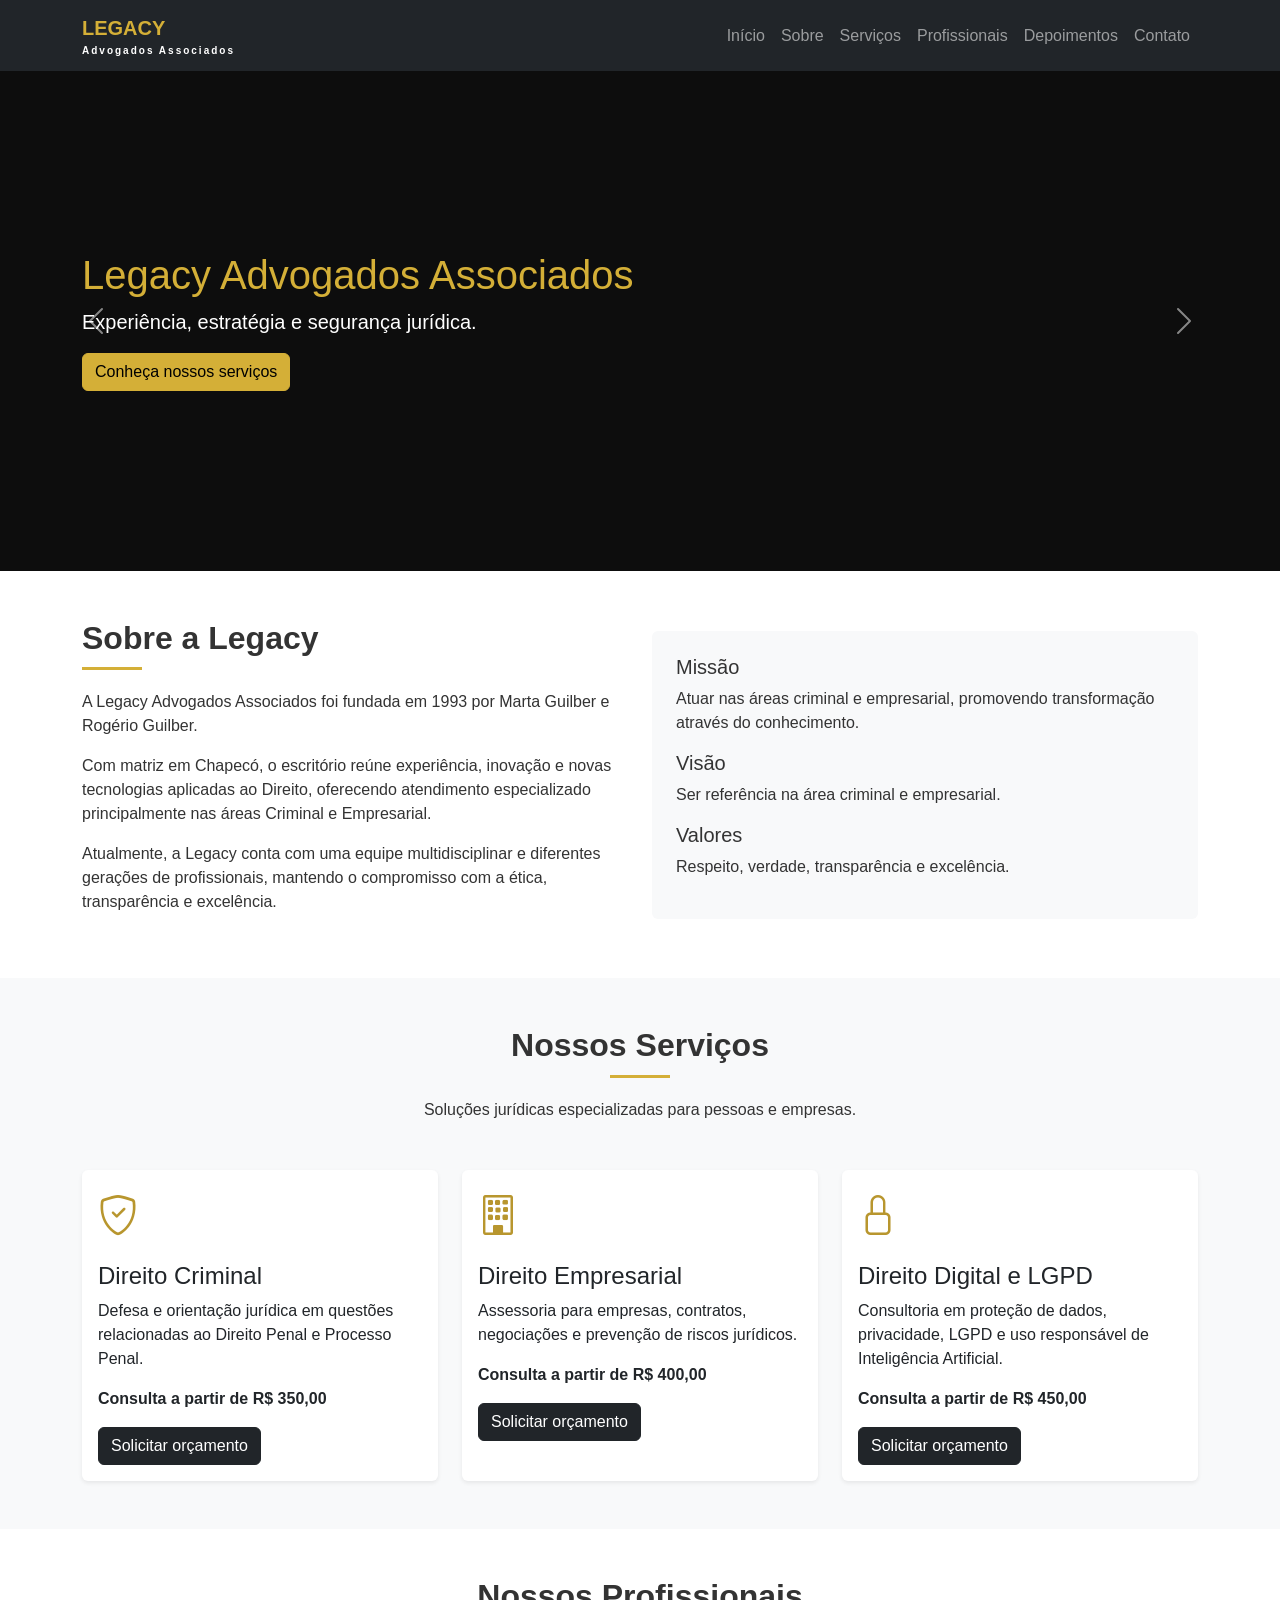
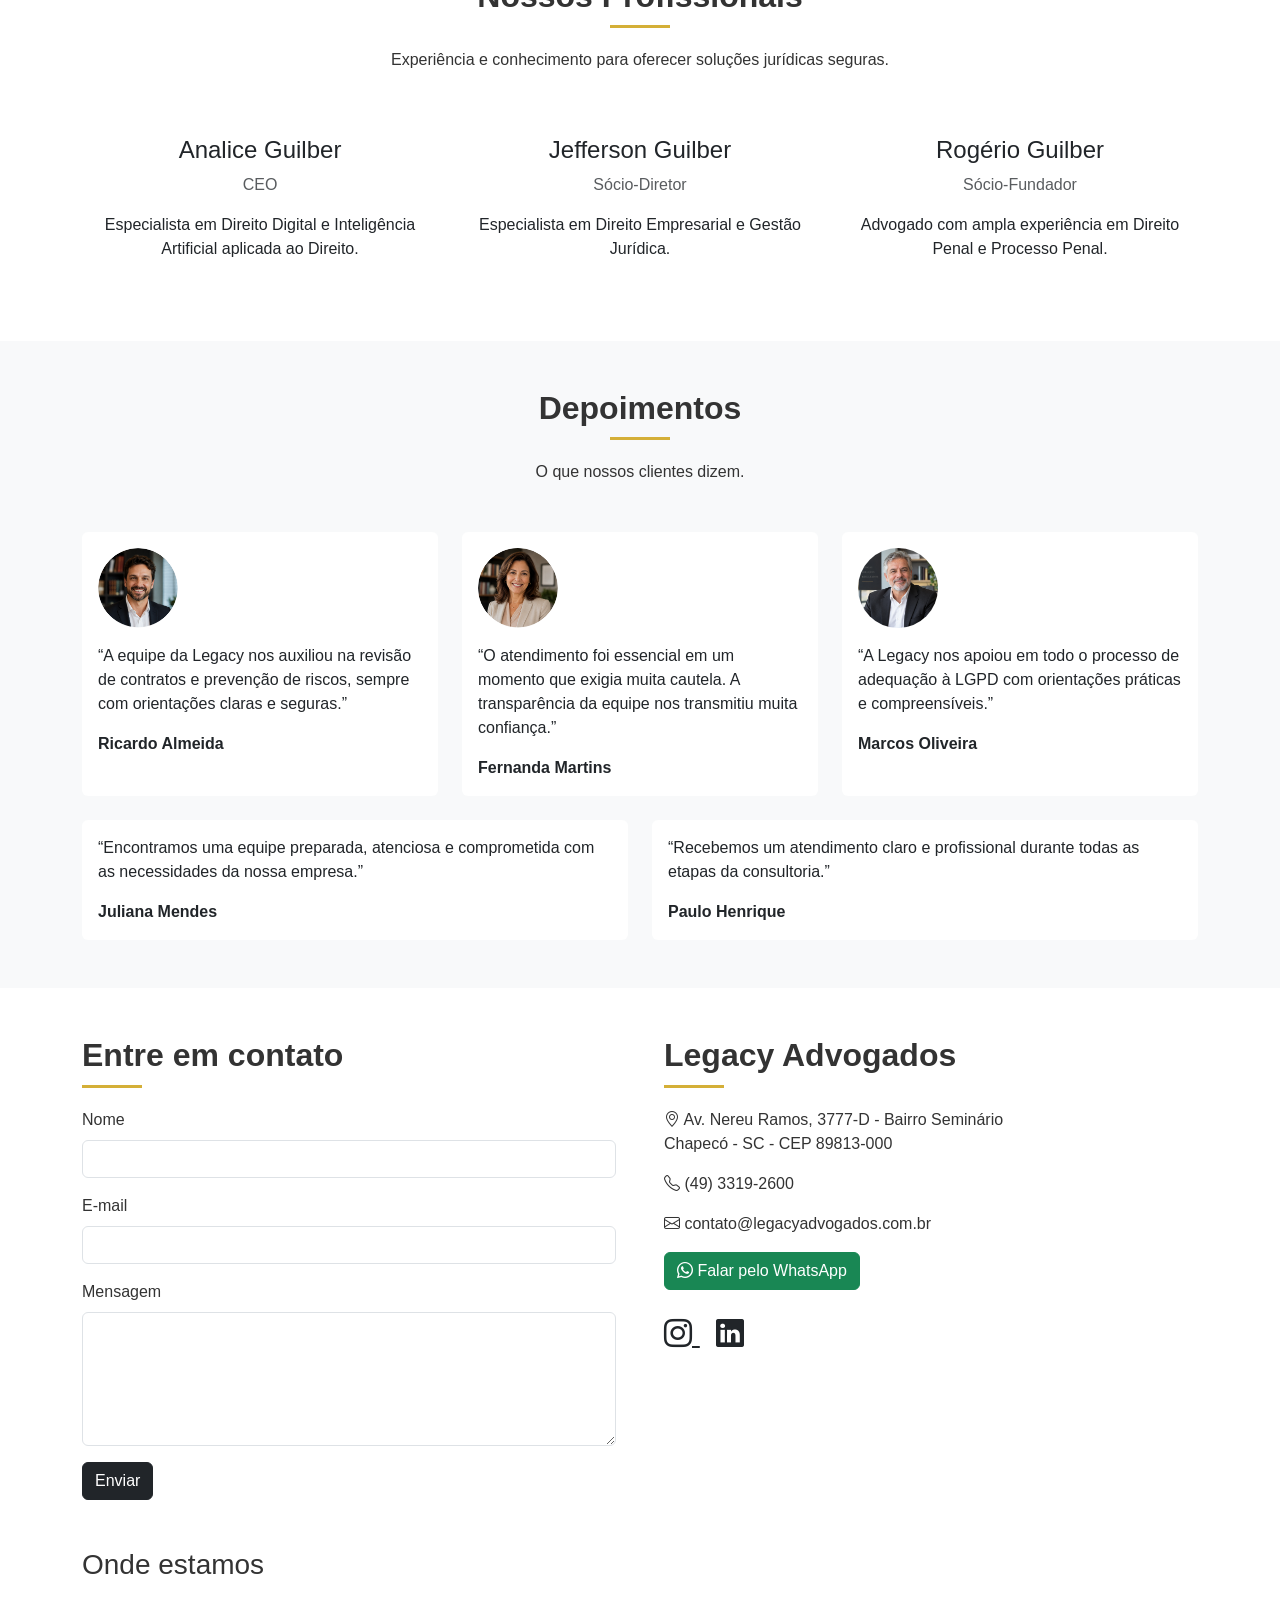
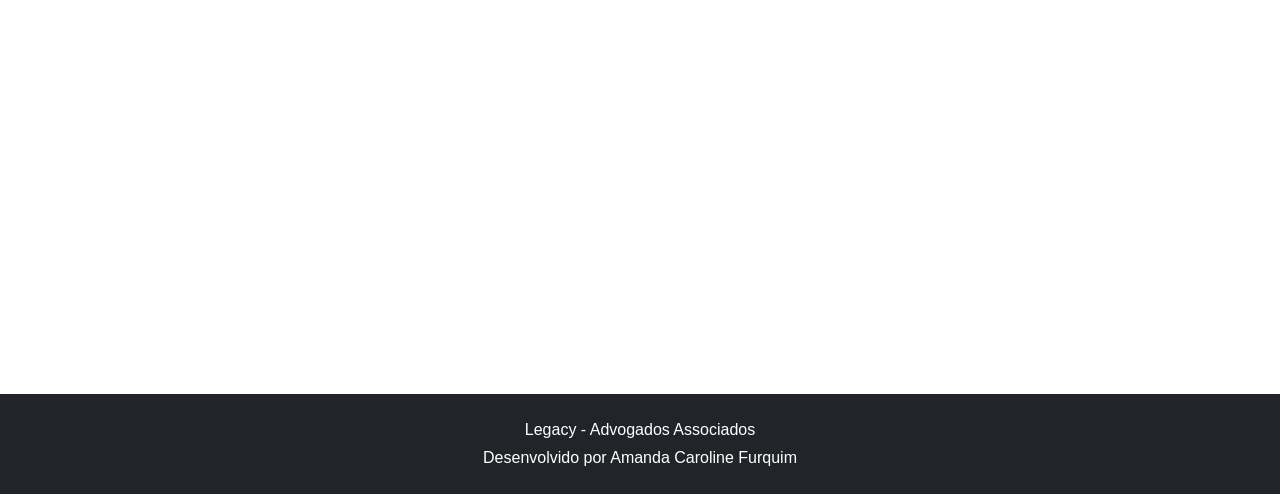
==== index.html @ 606fb066 "Add files via upload" ====
<!--vamos colocar menu, carrossel, catálogo com no mínimo 3 serviços, seção da empresa/profissional,
depoimentos, contato e rodapé. Cada serviço terá foto, preço e botão Solicitar orçamento.

Carousel + Card + Iframe + Icons + Modal. -->

<!DOCTYPE html>
<html lang="pt-br">

<head>
    <meta charset="UTF-8">
    <meta name="viewport" content="width=device-width, initial-scale=1.0">

    <title>Legacy - Advogados Associados</title>

    <!-- Bootstrap -->
    <link href="https://cdn.jsdelivr.net/npm/bootstrap@5.3.8/dist/css/bootstrap.min.css" rel="stylesheet">

    <!-- Bootstrap Icons -->
    <link rel="stylesheet"
        href="https://cdn.jsdelivr.net/npm/bootstrap-icons@1.13.1/font/bootstrap-icons.min.css">

    <!-- Nosso CSS -->
    <link rel="stylesheet" href="css/style.css">
</head>

<body>

    <!-- MENU -->
    <nav class="navbar navbar-expand-lg navbar-dark bg-dark sticky-top">
        <div class="container">

            <a class="navbar-brand fw-bold" href="#inicio">
                LEGACY
                <small class="d-block">Advogados Associados</small>
            </a>

            <button class="navbar-toggler" type="button"
                data-bs-toggle="collapse"
                data-bs-target="#menu">
                <span class="navbar-toggler-icon"></span>
            </button>

            <div class="collapse navbar-collapse" id="menu">

                <ul class="navbar-nav ms-auto">
                    <li class="nav-item">
                        <a class="nav-link" href="#inicio">Início</a>
                    </li>

                    <li class="nav-item">
                        <a class="nav-link" href="#sobre">Sobre</a>
                    </li>

                    <li class="nav-item">
                        <a class="nav-link" href="#servicos">Serviços</a>
                    </li>

                    <li class="nav-item">
                        <a class="nav-link" href="#profissionais">Profissionais</a>
                    </li>

                    <li class="nav-item">
                        <a class="nav-link" href="#depoimentos">Depoimentos</a>
                    </li>

                    <li class="nav-item">
                        <a class="nav-link" href="#contato">Contato</a>
                    </li>
                </ul>

            </div>
        </div>
    </nav>


    <!-- CARROSSEL -->
    <header id="inicio">

        <div id="carouselLegacy"
            class="carousel slide"
            data-bs-ride="carousel">

            <div class="carousel-inner">

                <div class="carousel-item active">
                    <div class="banner d-flex align-items-center">
                        <div class="container text-white">
                            <h1>Legacy Advogados Associados</h1>

                            <p class="lead">
                                Experiência, estratégia e segurança jurídica.
                            </p>

                            <a href="#servicos"
                                class="btn btn-warning">
                                Conheça nossos serviços
                            </a>
                        </div>
                    </div>
                </div>

                <div class="carousel-item">
                    <div class="banner d-flex align-items-center">
                        <div class="container text-white">
                            <h2>Atuação jurídica especializada</h2>

                            <p class="lead">
                                Direito Criminal, Empresarial e Digital.
                            </p>

                            <a href="#contato"
                                class="btn btn-warning">
                                Entre em contato
                            </a>
                        </div>
                    </div>
                </div>

            </div>

            <button class="carousel-control-prev"
                type="button"
                data-bs-target="#carouselLegacy"
                data-bs-slide="prev">

                <span class="carousel-control-prev-icon"></span>
            </button>

            <button class="carousel-control-next"
                type="button"
                data-bs-target="#carouselLegacy"
                data-bs-slide="next">

                <span class="carousel-control-next-icon"></span>
            </button>

        </div>

    </header>


    <!-- SOBRE -->
    <section id="sobre" class="py-5">

        <div class="container">

            <div class="row align-items-center">

                <div class="col-lg-6">

                    <h2 class="titulo-secao">
                        Sobre a Legacy
                    </h2>

                    <p>
                        A Legacy Advogados Associados foi fundada em 1993
                        por Marta Guilber e Rogério Guilber.
                    </p>

                    <p>
                        Com matriz em Chapecó, o escritório reúne experiência,
                        inovação e novas tecnologias aplicadas ao Direito,
                        oferecendo atendimento especializado principalmente
                        nas áreas Criminal e Empresarial.
                    </p>

                    <p>
                        Atualmente, a Legacy conta com uma equipe
                        multidisciplinar e diferentes gerações de profissionais,
                        mantendo o compromisso com a ética, transparência
                        e excelência.
                    </p>

                </div>

                <div class="col-lg-6">

                    <div class="p-4 bg-light rounded">

                        <h5>Missão</h5>
                        <p>
                            Atuar nas áreas criminal e empresarial,
                            promovendo transformação através do conhecimento.
                        </p>

                        <h5>Visão</h5>
                        <p>
                            Ser referência na área criminal e empresarial.
                        </p>

                        <h5>Valores</h5>
                        <p>
                            Respeito, verdade, transparência e excelência.
                        </p>

                    </div>

                </div>

            </div>

        </div>

    </section>


    <!-- SERVIÇOS -->
    <section id="servicos" class="py-5 bg-light">

        <div class="container">

            <div class="text-center mb-5">
                <h2 class="titulo-secao">Nossos Serviços</h2>

                <p>
                    Soluções jurídicas especializadas para pessoas e empresas.
                </p>
            </div>

            <div class="row g-4">


                <!-- SERVIÇO 1 -->
                <div class="col-md-4">

                    <div class="card h-100 shadow-sm">

                        <div class="card-body">

                            <i class="bi bi-shield-check icone-servico"></i>

                            <h4 class="card-title mt-3">
                                Direito Criminal
                            </h4>

                            <p>
                                Defesa e orientação jurídica em questões
                                relacionadas ao Direito Penal e Processo Penal.
                            </p>

                            <p class="fw-bold">
                                Consulta a partir de R$ 350,00
                            </p>

                            <a href="criminal.html"
                                class="btn btn-dark">
                                Solicitar orçamento
                            </a>

                        </div>

                    </div>
                </div>


                <!-- SERVIÇO 2 -->
                <div class="col-md-4">

                    <div class="card h-100 shadow-sm">

                        <div class="card-body">

                            <i class="bi bi-building icone-servico"></i>

                            <h4 class="card-title mt-3">
                                Direito Empresarial
                            </h4>

                            <p>
                                Assessoria para empresas, contratos,
                                negociações e prevenção de riscos jurídicos.
                            </p>

                            <p class="fw-bold">
                                Consulta a partir de R$ 400,00
                            </p>

                            <a href="empresarial.html"
                                class="btn btn-dark">
                                Solicitar orçamento
                            </a>

                        </div>

                    </div>
                </div>


                <!-- SERVIÇO 3 -->
                <div class="col-md-4">

                    <div class="card h-100 shadow-sm">

                        <div class="card-body">

                            <i class="bi bi-lock icone-servico"></i>

                            <h4 class="card-title mt-3">
                                Direito Digital e LGPD
                            </h4>

                            <p>
                                Consultoria em proteção de dados,
                                privacidade, LGPD e uso responsável
                                de Inteligência Artificial.
                            </p>

                            <p class="fw-bold">
                                Consulta a partir de R$ 450,00
                            </p>

                            <a href="digital.html"
                                class="btn btn-dark">
                                Solicitar orçamento
                            </a>

                        </div>

                    </div>
                </div>

            </div>

        </div>

    </section>


    <!-- PROFISSIONAIS -->
    <section id="profissionais" class="py-5">

        <div class="container">

            <div class="text-center mb-5">
                <h2 class="titulo-secao">
                    Nossos Profissionais
                </h2>

                <p>
                    Experiência e conhecimento para oferecer
                    soluções jurídicas seguras.
                </p>
            </div>


            <div class="row g-4">

                <div class="col-md-4">

                    <div class="card h-100 text-center">

                        <div class="card-body">

                            <h4>Analice Guilber</h4>

                            <p class="text-muted">
                                CEO
                            </p>

                            <p>
                                Especialista em Direito Digital e
                                Inteligência Artificial aplicada ao Direito.
                            </p>

                        </div>

                    </div>

                </div>


                <div class="col-md-4">

                    <div class="card h-100 text-center">

                        <div class="card-body">

                            <h4>Jefferson Guilber</h4>

                            <p class="text-muted">
                                Sócio-Diretor
                            </p>

                            <p>
                                Especialista em Direito Empresarial
                                e Gestão Jurídica.
                            </p>

                        </div>

                    </div>

                </div>


                <div class="col-md-4">

                    <div class="card h-100 text-center">

                        <div class="card-body">

                            <h4>Rogério Guilber</h4>

                            <p class="text-muted">
                                Sócio-Fundador
                            </p>

                            <p>
                                Advogado com ampla experiência em
                                Direito Penal e Processo Penal.
                            </p>

                        </div>

                    </div>

                </div>

            </div>

        </div>

    </section>


    <!-- DEPOIMENTOS -->
    <section id="depoimentos" class="py-5 bg-light">

        <div class="container">

            <div class="text-center mb-5">
                <h2 class="titulo-secao">
                    Depoimentos
                </h2>

                <p>O que nossos clientes dizem.</p>
            </div>


            <div class="row g-4">

                <div class="col-md-4">
                    <div class="card h-100">
                        <div class="card-body">
                            <img src="img/cliente1.png"
                                class="rounded-circle mb-3"
                                width="80"
                                height="80"
                                alt="Cliente Ricardo Almeida">

                            <p>
                                “A equipe da Legacy nos auxiliou na
                                revisão de contratos e prevenção de riscos,
                                sempre com orientações claras e seguras.”
                            </p>

                            <strong>Ricardo Almeida</strong>

                        </div>
                    </div>
                </div>


                <div class="col-md-4">
                    <div class="card h-100">
                        <div class="card-body">
                            <img src="img/cliente2.png"
                                class="rounded-circle mb-3"
                                width="80"
                                height="80"
                                alt="Cliente Fernanda Martins">

                            <p>
                                “O atendimento foi essencial em um
                                momento que exigia muita cautela.
                                A transparência da equipe nos transmitiu
                                muita confiança.”
                            </p>

                            <strong>Fernanda Martins</strong>

                        </div>
                    </div>
                </div>


                <div class="col-md-4">
                    <div class="card h-100">
                        <div class="card-body">
                            <img src="img/cliente3.png"
                                class="rounded-circle mb-3"
                                width="80"
                                height="80"
                                alt="Cliente Marcos Oliveira">

                            <p>
                                “A Legacy nos apoiou em todo o processo
                                de adequação à LGPD com orientações
                                práticas e compreensíveis.”
                            </p>

                            <strong>Marcos Oliveira</strong>

                        </div>
                    </div>
                </div>


                <div class="col-md-6">
                    <div class="card h-100">
                        <div class="card-body">

                            <p>
                                “Encontramos uma equipe preparada,
                                atenciosa e comprometida com as
                                necessidades da nossa empresa.”
                            </p>

                            <strong>Juliana Mendes</strong>

                        </div>
                    </div>
                </div>


                <div class="col-md-6">
                    <div class="card h-100">
                        <div class="card-body">

                            <p>
                                “Recebemos um atendimento claro e
                                profissional durante todas as etapas
                                da consultoria.”
                            </p>

                            <strong>Paulo Henrique</strong>

                        </div>
                    </div>
                </div>

            </div>

        </div>

    </section>


    <!-- CONTATO -->
    <section id="contato" class="py-5">

        <div class="container">

            <div class="row g-5">


                <!-- FORMULÁRIO -->
                <div class="col-lg-6">

                    <h2 class="titulo-secao">
                        Entre em contato
                    </h2>

                    <form>

                        <div class="mb-3">
                            <label class="form-label">Nome</label>
                            <input type="text"
                                class="form-control"
                                required>
                        </div>

                        <div class="mb-3">
                            <label class="form-label">E-mail</label>
                            <input type="email"
                                class="form-control"
                                required>
                        </div>

                        <div class="mb-3">
                            <label class="form-label">Mensagem</label>

                            <textarea
                                class="form-control"
                                rows="5"
                                required></textarea>
                        </div>

                        <button type="submit"
                            class="btn btn-dark">
                            Enviar
                        </button>

                    </form>

                </div>


                <!-- INFORMAÇÕES -->
                <div class="col-lg-6">

                    <h2 class="titulo-secao">
                        Legacy Advogados
                    </h2>

                    <p>
                        <i class="bi bi-geo-alt"></i>
                        Av. Nereu Ramos, 3777-D - Bairro Seminário<br>
                        Chapecó - SC - CEP 89813-000
                    </p>

                    <p>
                        <i class="bi bi-telephone"></i>
                        (49) 3319-2600
                    </p>

                    <p>
                        <i class="bi bi-envelope"></i>
                        contato@legacyadvogados.com.br
                    </p>

                    <a
                        href="https://wa.me/554933192600"
                        target="_blank"
                        class="btn btn-success">

                        <i class="bi bi-whatsapp"></i>
                        Falar pelo WhatsApp
                    </a>

                    <div class="mt-4">

                        <a href="#" class="me-3 fs-3 text-dark">
                            <i class="bi bi-instagram"></i>
                        </a>

                        <a href="#" class="fs-3 text-dark">
                            <i class="bi bi-linkedin"></i>
                        </a>

                    </div>

                </div>

            </div>


            <!-- MAPA -->
            <div class="mt-5">

                <h3>Onde estamos</h3>

                <iframe
                    src="https://www.google.com/maps?q=Av.%20Nereu%20Ramos%203777-D%20Chapeco%20SC&output=embed"
                    width="100%"
                    height="350"
                    style="border:0;"
                    loading="lazy">
                </iframe>

            </div>

        </div>

    </section>


    <!-- RODAPÉ -->
    <footer class="bg-dark text-white text-center py-4">

        <div class="container">

            <p class="mb-1">
                Legacy - Advogados Associados
            </p>

            <p class="mb-0">
                Desenvolvido por Amanda Caroline Furquim
            </p>

        </div>

    </footer>


    <!-- JavaScript Bootstrap -->
    <script
        src="https://cdn.jsdelivr.net/npm/bootstrap@5.3.8/dist/js/bootstrap.bundle.min.js">
    </script>

</body>

</html>
---- css/style.css ----
body {
    font-family: Arial, sans-serif;
    color: #333;
}

.navbar-brand {
    color: #d4af37 !important;
}

.navbar-brand small {
    font-size: 10px;
    letter-spacing: 2px;
    color: white;
}

.banner {
    min-height: 500px;
    background:
        linear-gradient(rgba(0, 0, 0, 0.75), rgba(0, 0, 0, 0.75)),
        #333;
}

.banner h1,
.banner h2 {
    color: #d4af37;
}

.titulo-secao {
    font-weight: bold;
    margin-bottom: 20px;
}

.titulo-secao::after {
    content: "";
    display: block;
    width: 60px;
    height: 3px;
    background: #d4af37;
    margin-top: 10px;
}

.text-center .titulo-secao::after {
    margin-left: auto;
    margin-right: auto;
}

.icone-servico {
    font-size: 40px;
    color: #b8962e;
}

.card {
    border: none;
}

.card:hover {
    transform: translateY(-3px);
    transition: 0.3s;
}

.btn-warning {
    background-color: #d4af37;
    border-color: #d4af37;
}

iframe {
    border-radius: 8px;
}

@media (max-width: 768px) {
    .banner {
        min-height: 400px;
        text-align: center;
    }
}
/* Fotos dos depoimentos */
.foto-cliente {
    width: 90px;
    height: 90px;
    object-fit: cover;
    border-radius: 50%;
    border: 3px solid #d4af37;
}
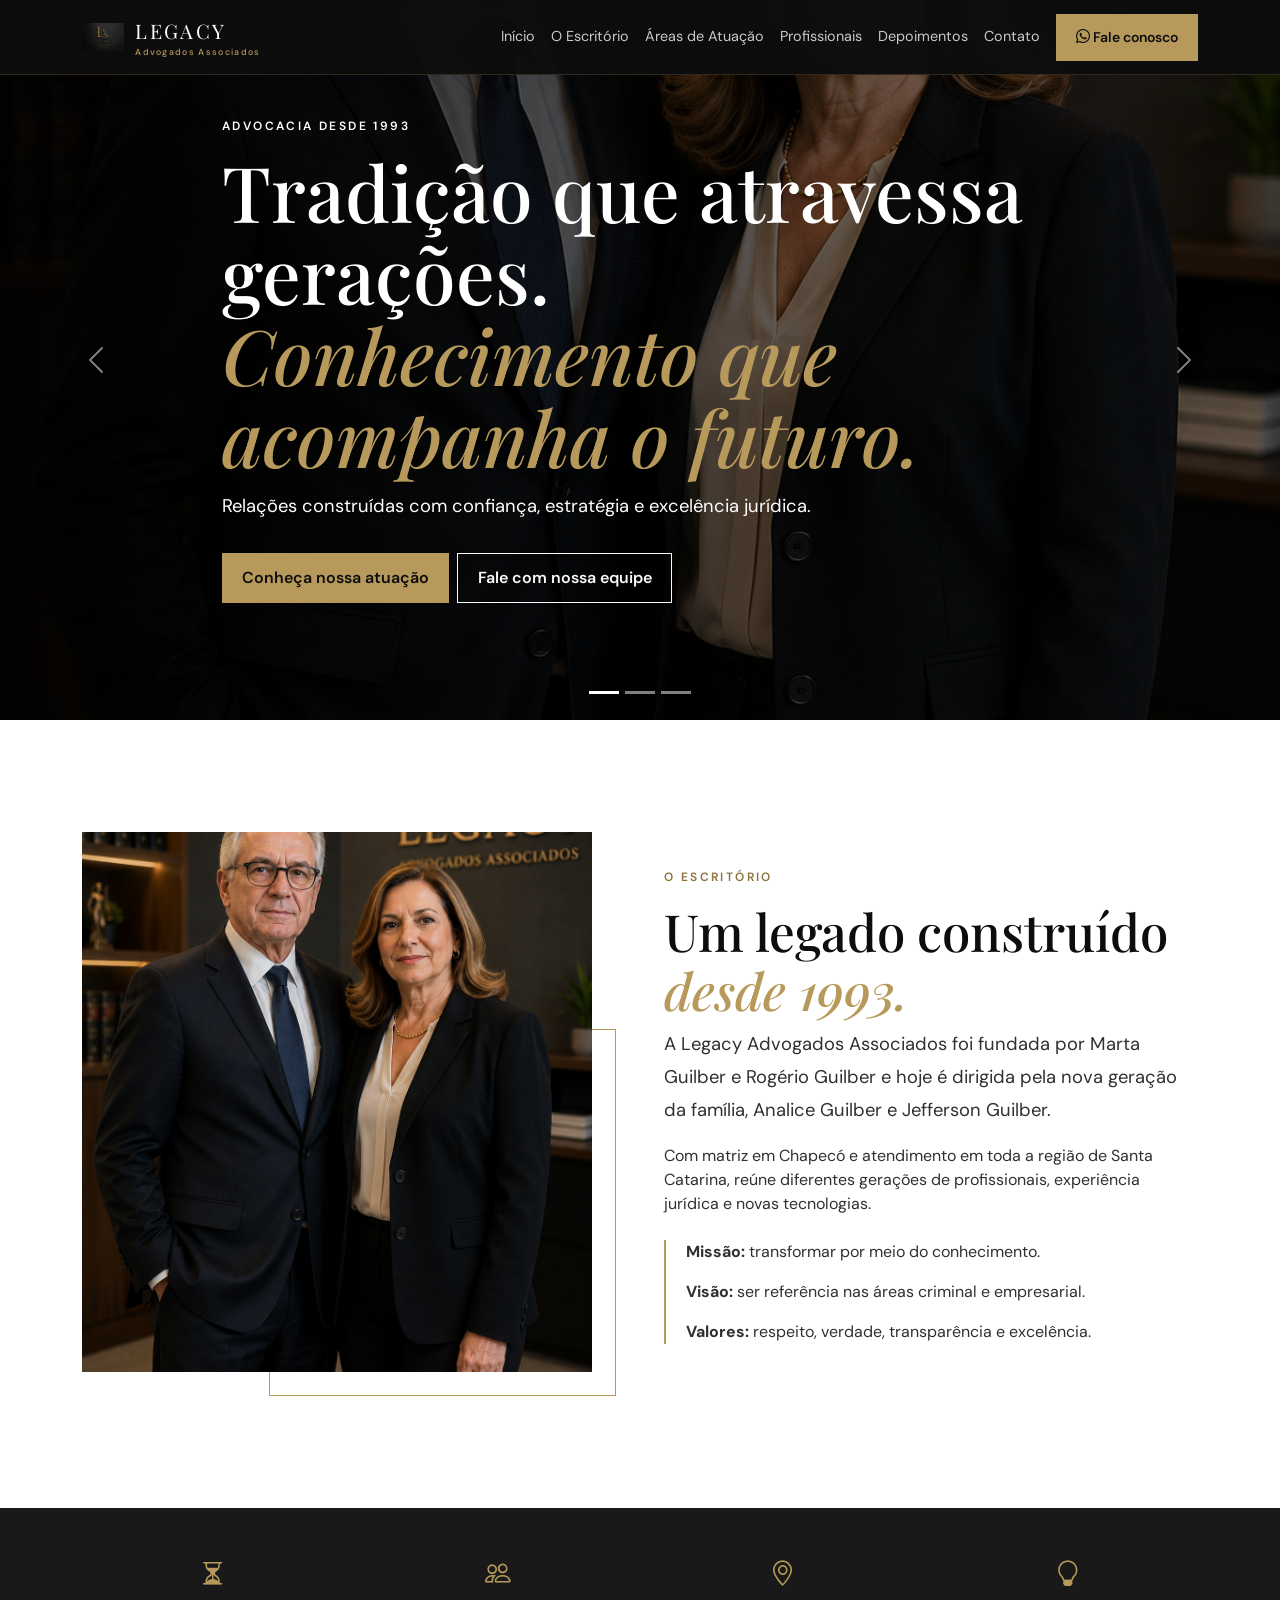
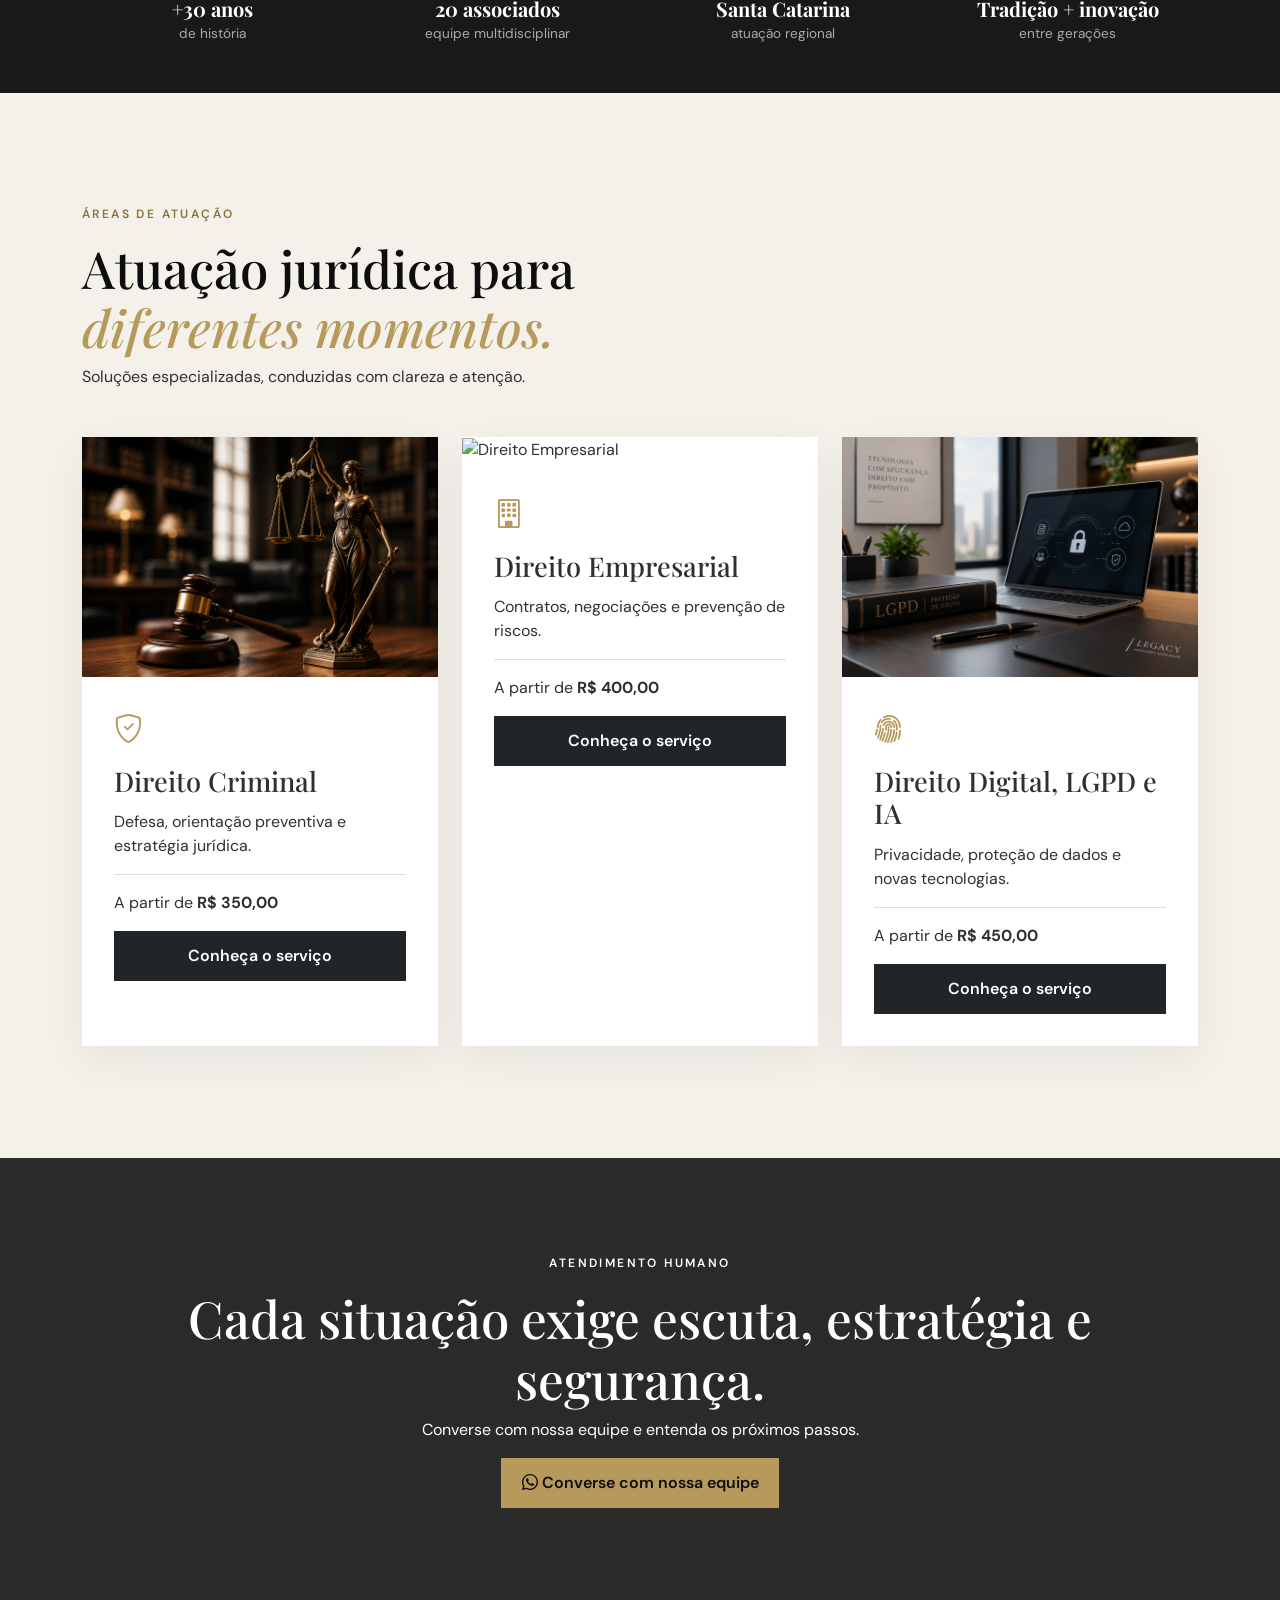
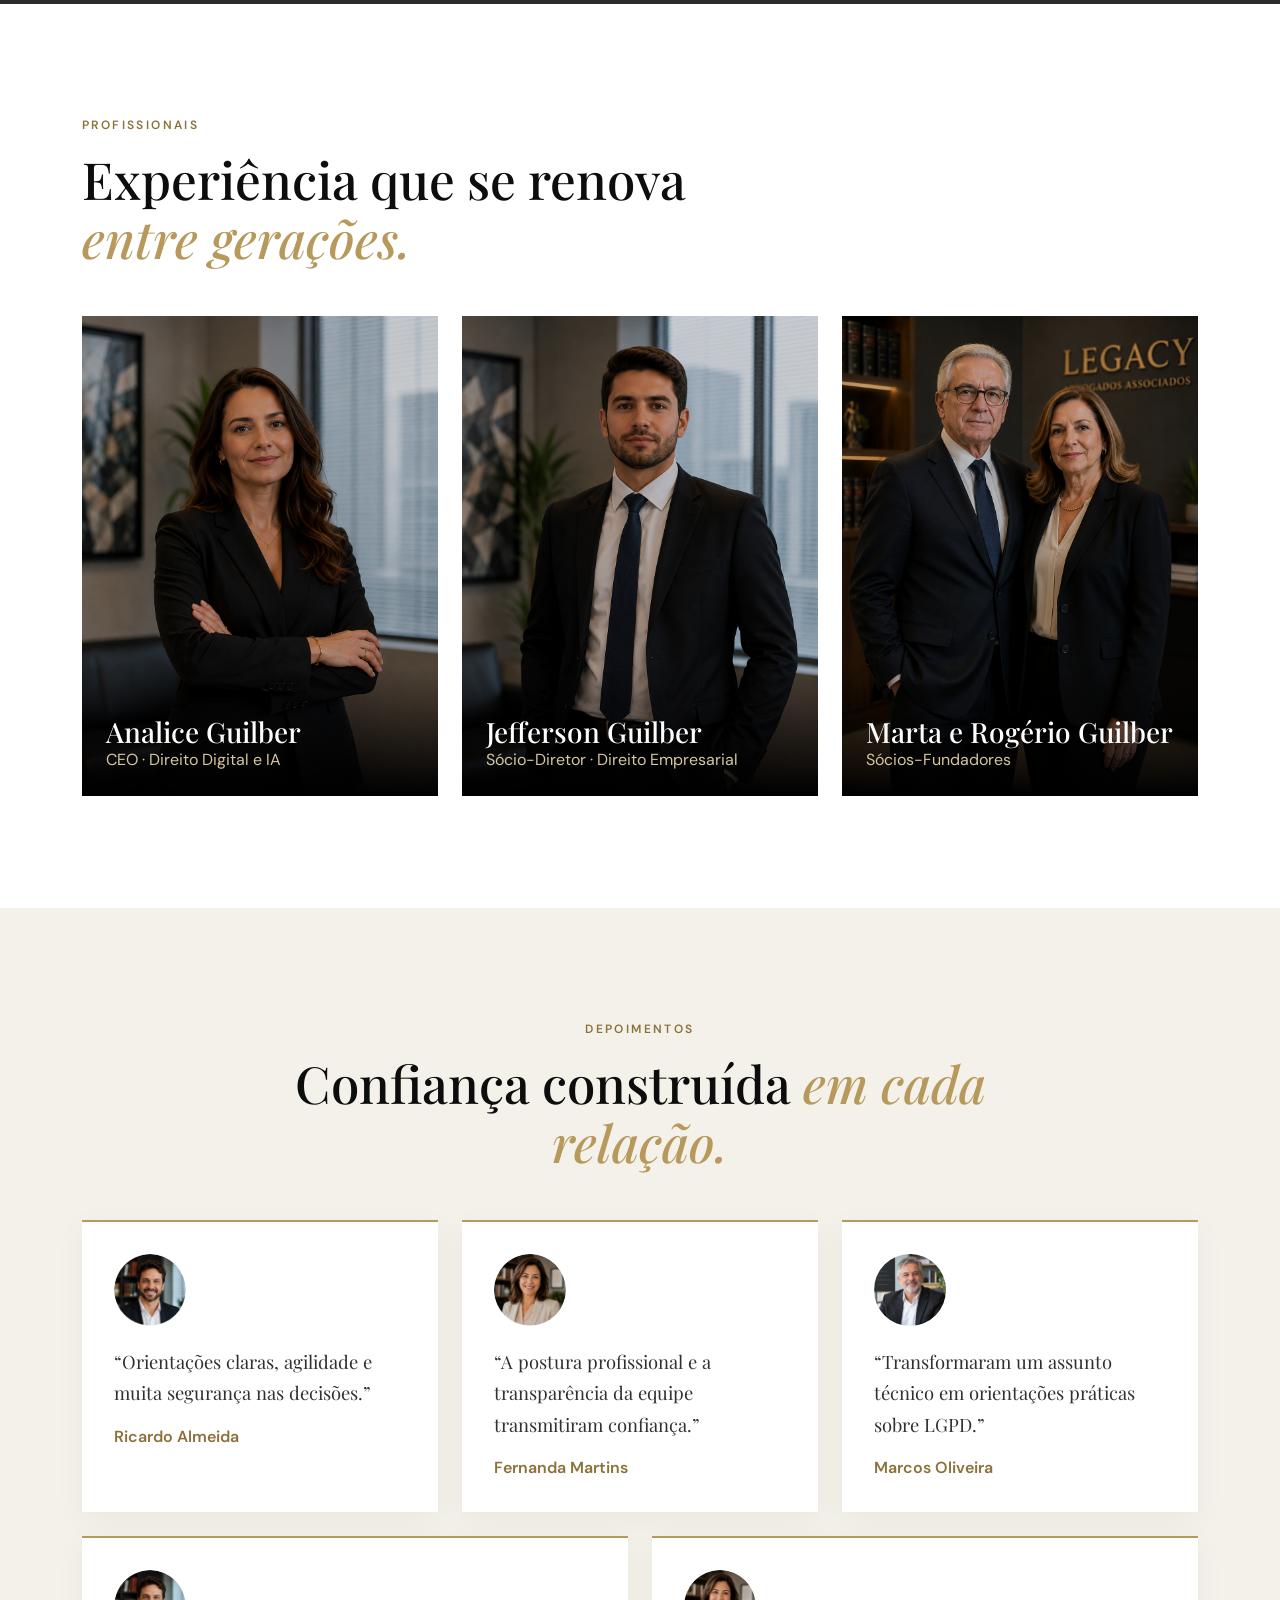
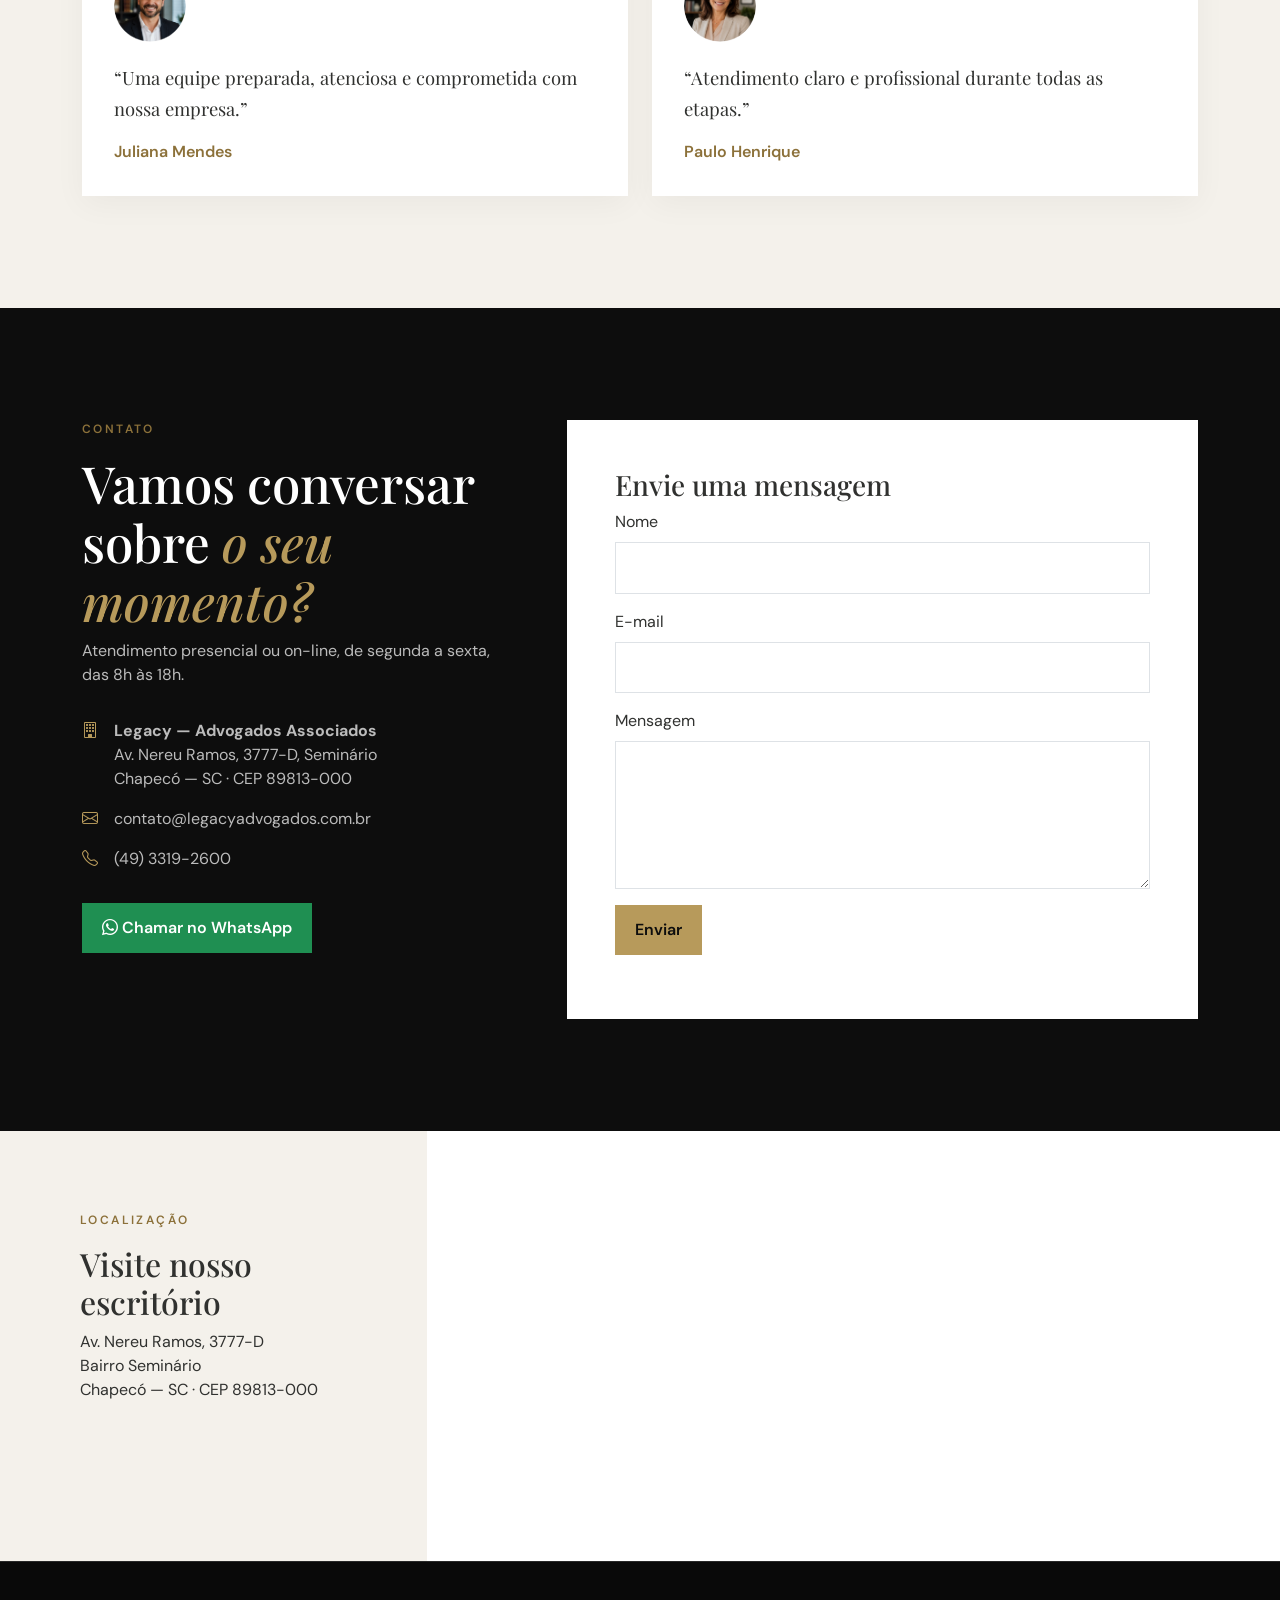
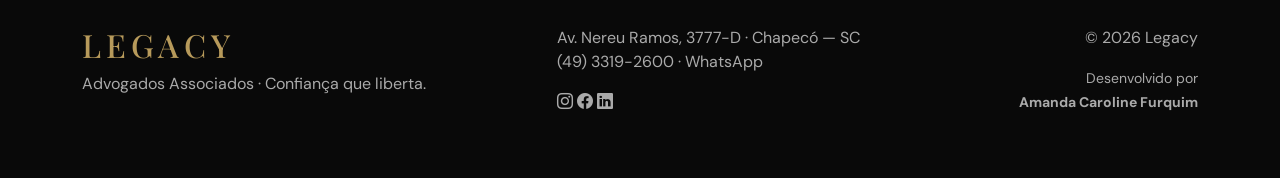
==== commit 71988bd8: "Add files via upload" ====
--- a/index.html
+++ b/index.html
@@ -1,695 +1,12 @@
-<!--vamos colocar menu, carrossel, catálogo com no mínimo 3 serviços, seção da empresa/profissional,
-depoimentos, contato e rodapé. Cada serviço terá foto, preço e botão Solicitar orçamento.
-
-Carousel + Card + Iframe + Icons + Modal. -->
-
-<!DOCTYPE html>
-<html lang="pt-br">
-
-<head>
-    <meta charset="UTF-8">
-    <meta name="viewport" content="width=device-width, initial-scale=1.0">
-
-    <title>Legacy - Advogados Associados</title>
-
-    <!-- Bootstrap -->
-    <link href="https://cdn.jsdelivr.net/npm/bootstrap@5.3.8/dist/css/bootstrap.min.css" rel="stylesheet">
-
-    <!-- Bootstrap Icons -->
-    <link rel="stylesheet"
-        href="https://cdn.jsdelivr.net/npm/bootstrap-icons@1.13.1/font/bootstrap-icons.min.css">
-
-    <!-- Nosso CSS -->
-    <link rel="stylesheet" href="css/style.css">
-</head>
-
-<body>
-
-    <!-- MENU -->
-    <nav class="navbar navbar-expand-lg navbar-dark bg-dark sticky-top">
-        <div class="container">
-
-            <a class="navbar-brand fw-bold" href="#inicio">
-                LEGACY
-                <small class="d-block">Advogados Associados</small>
-            </a>
-
-            <button class="navbar-toggler" type="button"
-                data-bs-toggle="collapse"
-                data-bs-target="#menu">
-                <span class="navbar-toggler-icon"></span>
-            </button>
-
-            <div class="collapse navbar-collapse" id="menu">
-
-                <ul class="navbar-nav ms-auto">
-                    <li class="nav-item">
-                        <a class="nav-link" href="#inicio">Início</a>
-                    </li>
-
-                    <li class="nav-item">
-                        <a class="nav-link" href="#sobre">Sobre</a>
-                    </li>
-
-                    <li class="nav-item">
-                        <a class="nav-link" href="#servicos">Serviços</a>
-                    </li>
-
-                    <li class="nav-item">
-                        <a class="nav-link" href="#profissionais">Profissionais</a>
-                    </li>
-
-                    <li class="nav-item">
-                        <a class="nav-link" href="#depoimentos">Depoimentos</a>
-                    </li>
-
-                    <li class="nav-item">
-                        <a class="nav-link" href="#contato">Contato</a>
-                    </li>
-                </ul>
-
-            </div>
-        </div>
-    </nav>
-
-
-    <!-- CARROSSEL -->
-    <header id="inicio">
-
-        <div id="carouselLegacy"
-            class="carousel slide"
-            data-bs-ride="carousel">
-
-            <div class="carousel-inner">
-
-                <div class="carousel-item active">
-                    <div class="banner d-flex align-items-center">
-                        <div class="container text-white">
-                            <h1>Legacy Advogados Associados</h1>
-
-                            <p class="lead">
-                                Experiência, estratégia e segurança jurídica.
-                            </p>
-
-                            <a href="#servicos"
-                                class="btn btn-warning">
-                                Conheça nossos serviços
-                            </a>
-                        </div>
-                    </div>
-                </div>
-
-                <div class="carousel-item">
-                    <div class="banner d-flex align-items-center">
-                        <div class="container text-white">
-                            <h2>Atuação jurídica especializada</h2>
-
-                            <p class="lead">
-                                Direito Criminal, Empresarial e Digital.
-                            </p>
-
-                            <a href="#contato"
-                                class="btn btn-warning">
-                                Entre em contato
-                            </a>
-                        </div>
-                    </div>
-                </div>
-
-            </div>
-
-            <button class="carousel-control-prev"
-                type="button"
-                data-bs-target="#carouselLegacy"
-                data-bs-slide="prev">
-
-                <span class="carousel-control-prev-icon"></span>
-            </button>
-
-            <button class="carousel-control-next"
-                type="button"
-                data-bs-target="#carouselLegacy"
-                data-bs-slide="next">
-
-                <span class="carousel-control-next-icon"></span>
-            </button>
-
-        </div>
-
-    </header>
-
-
-    <!-- SOBRE -->
-    <section id="sobre" class="py-5">
-
-        <div class="container">
-
-            <div class="row align-items-center">
-
-                <div class="col-lg-6">
-
-                    <h2 class="titulo-secao">
-                        Sobre a Legacy
-                    </h2>
-
-                    <p>
-                        A Legacy Advogados Associados foi fundada em 1993
-                        por Marta Guilber e Rogério Guilber.
-                    </p>
-
-                    <p>
-                        Com matriz em Chapecó, o escritório reúne experiência,
-                        inovação e novas tecnologias aplicadas ao Direito,
-                        oferecendo atendimento especializado principalmente
-                        nas áreas Criminal e Empresarial.
-                    </p>
-
-                    <p>
-                        Atualmente, a Legacy conta com uma equipe
-                        multidisciplinar e diferentes gerações de profissionais,
-                        mantendo o compromisso com a ética, transparência
-                        e excelência.
-                    </p>
-
-                </div>
-
-                <div class="col-lg-6">
-
-                    <div class="p-4 bg-light rounded">
-
-                        <h5>Missão</h5>
-                        <p>
-                            Atuar nas áreas criminal e empresarial,
-                            promovendo transformação através do conhecimento.
-                        </p>
-
-                        <h5>Visão</h5>
-                        <p>
-                            Ser referência na área criminal e empresarial.
-                        </p>
-
-                        <h5>Valores</h5>
-                        <p>
-                            Respeito, verdade, transparência e excelência.
-                        </p>
-
-                    </div>
-
-                </div>
-
-            </div>
-
-        </div>
-
-    </section>
-
-
-    <!-- SERVIÇOS -->
-    <section id="servicos" class="py-5 bg-light">
-
-        <div class="container">
-
-            <div class="text-center mb-5">
-                <h2 class="titulo-secao">Nossos Serviços</h2>
-
-                <p>
-                    Soluções jurídicas especializadas para pessoas e empresas.
-                </p>
-            </div>
-
-            <div class="row g-4">
-
-
-                <!-- SERVIÇO 1 -->
-                <div class="col-md-4">
-
-                    <div class="card h-100 shadow-sm">
-
-                        <div class="card-body">
-
-                            <i class="bi bi-shield-check icone-servico"></i>
-
-                            <h4 class="card-title mt-3">
-                                Direito Criminal
-                            </h4>
-
-                            <p>
-                                Defesa e orientação jurídica em questões
-                                relacionadas ao Direito Penal e Processo Penal.
-                            </p>
-
-                            <p class="fw-bold">
-                                Consulta a partir de R$ 350,00
-                            </p>
-
-                            <a href="criminal.html"
-                                class="btn btn-dark">
-                                Solicitar orçamento
-                            </a>
-
-                        </div>
-
-                    </div>
-                </div>
-
-
-                <!-- SERVIÇO 2 -->
-                <div class="col-md-4">
-
-                    <div class="card h-100 shadow-sm">
-
-                        <div class="card-body">
-
-                            <i class="bi bi-building icone-servico"></i>
-
-                            <h4 class="card-title mt-3">
-                                Direito Empresarial
-                            </h4>
-
-                            <p>
-                                Assessoria para empresas, contratos,
-                                negociações e prevenção de riscos jurídicos.
-                            </p>
-
-                            <p class="fw-bold">
-                                Consulta a partir de R$ 400,00
-                            </p>
-
-                            <a href="empresarial.html"
-                                class="btn btn-dark">
-                                Solicitar orçamento
-                            </a>
-
-                        </div>
-
-                    </div>
-                </div>
-
-
-                <!-- SERVIÇO 3 -->
-                <div class="col-md-4">
-
-                    <div class="card h-100 shadow-sm">
-
-                        <div class="card-body">
-
-                            <i class="bi bi-lock icone-servico"></i>
-
-                            <h4 class="card-title mt-3">
-                                Direito Digital e LGPD
-                            </h4>
-
-                            <p>
-                                Consultoria em proteção de dados,
-                                privacidade, LGPD e uso responsável
-                                de Inteligência Artificial.
-                            </p>
-
-                            <p class="fw-bold">
-                                Consulta a partir de R$ 450,00
-                            </p>
-
-                            <a href="digital.html"
-                                class="btn btn-dark">
-                                Solicitar orçamento
-                            </a>
-
-                        </div>
-
-                    </div>
-                </div>
-
-            </div>
-
-        </div>
-
-    </section>
-
-
-    <!-- PROFISSIONAIS -->
-    <section id="profissionais" class="py-5">
-
-        <div class="container">
-
-            <div class="text-center mb-5">
-                <h2 class="titulo-secao">
-                    Nossos Profissionais
-                </h2>
-
-                <p>
-                    Experiência e conhecimento para oferecer
-                    soluções jurídicas seguras.
-                </p>
-            </div>
-
-
-            <div class="row g-4">
-
-                <div class="col-md-4">
-
-                    <div class="card h-100 text-center">
-
-                        <div class="card-body">
-
-                            <h4>Analice Guilber</h4>
-
-                            <p class="text-muted">
-                                CEO
-                            </p>
-
-                            <p>
-                                Especialista em Direito Digital e
-                                Inteligência Artificial aplicada ao Direito.
-                            </p>
-
-                        </div>
-
-                    </div>
-
-                </div>
-
-
-                <div class="col-md-4">
-
-                    <div class="card h-100 text-center">
-
-                        <div class="card-body">
-
-                            <h4>Jefferson Guilber</h4>
-
-                            <p class="text-muted">
-                                Sócio-Diretor
-                            </p>
-
-                            <p>
-                                Especialista em Direito Empresarial
-                                e Gestão Jurídica.
-                            </p>
-
-                        </div>
-
-                    </div>
-
-                </div>
-
-
-                <div class="col-md-4">
-
-                    <div class="card h-100 text-center">
-
-                        <div class="card-body">
-
-                            <h4>Rogério Guilber</h4>
-
-                            <p class="text-muted">
-                                Sócio-Fundador
-                            </p>
-
-                            <p>
-                                Advogado com ampla experiência em
-                                Direito Penal e Processo Penal.
-                            </p>
-
-                        </div>
-
-                    </div>
-
-                </div>
-
-            </div>
-
-        </div>
-
-    </section>
-
-
-    <!-- DEPOIMENTOS -->
-    <section id="depoimentos" class="py-5 bg-light">
-
-        <div class="container">
-
-            <div class="text-center mb-5">
-                <h2 class="titulo-secao">
-                    Depoimentos
-                </h2>
-
-                <p>O que nossos clientes dizem.</p>
-            </div>
-
-
-            <div class="row g-4">
-
-                <div class="col-md-4">
-                    <div class="card h-100">
-                        <div class="card-body">
-                            <img src="img/cliente1.png"
-                                class="rounded-circle mb-3"
-                                width="80"
-                                height="80"
-                                alt="Cliente Ricardo Almeida">
-
-                            <p>
-                                “A equipe da Legacy nos auxiliou na
-                                revisão de contratos e prevenção de riscos,
-                                sempre com orientações claras e seguras.”
-                            </p>
-
-                            <strong>Ricardo Almeida</strong>
-
-                        </div>
-                    </div>
-                </div>
-
-
-                <div class="col-md-4">
-                    <div class="card h-100">
-                        <div class="card-body">
-                            <img src="img/cliente2.png"
-                                class="rounded-circle mb-3"
-                                width="80"
-                                height="80"
-                                alt="Cliente Fernanda Martins">
-
-                            <p>
-                                “O atendimento foi essencial em um
-                                momento que exigia muita cautela.
-                                A transparência da equipe nos transmitiu
-                                muita confiança.”
-                            </p>
-
-                            <strong>Fernanda Martins</strong>
-
-                        </div>
-                    </div>
-                </div>
-
-
-                <div class="col-md-4">
-                    <div class="card h-100">
-                        <div class="card-body">
-                            <img src="img/cliente3.png"
-                                class="rounded-circle mb-3"
-                                width="80"
-                                height="80"
-                                alt="Cliente Marcos Oliveira">
-
-                            <p>
-                                “A Legacy nos apoiou em todo o processo
-                                de adequação à LGPD com orientações
-                                práticas e compreensíveis.”
-                            </p>
-
-                            <strong>Marcos Oliveira</strong>
-
-                        </div>
-                    </div>
-                </div>
-
-
-                <div class="col-md-6">
-                    <div class="card h-100">
-                        <div class="card-body">
-
-                            <p>
-                                “Encontramos uma equipe preparada,
-                                atenciosa e comprometida com as
-                                necessidades da nossa empresa.”
-                            </p>
-
-                            <strong>Juliana Mendes</strong>
-
-                        </div>
-                    </div>
-                </div>
-
-
-                <div class="col-md-6">
-                    <div class="card h-100">
-                        <div class="card-body">
-
-                            <p>
-                                “Recebemos um atendimento claro e
-                                profissional durante todas as etapas
-                                da consultoria.”
-                            </p>
-
-                            <strong>Paulo Henrique</strong>
-
-                        </div>
-                    </div>
-                </div>
-
-            </div>
-
-        </div>
-
-    </section>
-
-
-    <!-- CONTATO -->
-    <section id="contato" class="py-5">
-
-        <div class="container">
-
-            <div class="row g-5">
-
-
-                <!-- FORMULÁRIO -->
-                <div class="col-lg-6">
-
-                    <h2 class="titulo-secao">
-                        Entre em contato
-                    </h2>
-
-                    <form>
-
-                        <div class="mb-3">
-                            <label class="form-label">Nome</label>
-                            <input type="text"
-                                class="form-control"
-                                required>
-                        </div>
-
-                        <div class="mb-3">
-                            <label class="form-label">E-mail</label>
-                            <input type="email"
-                                class="form-control"
-                                required>
-                        </div>
-
-                        <div class="mb-3">
-                            <label class="form-label">Mensagem</label>
-
-                            <textarea
-                                class="form-control"
-                                rows="5"
-                                required></textarea>
-                        </div>
-
-                        <button type="submit"
-                            class="btn btn-dark">
-                            Enviar
-                        </button>
-
-                    </form>
-
-                </div>
-
-
-                <!-- INFORMAÇÕES -->
-                <div class="col-lg-6">
-
-                    <h2 class="titulo-secao">
-                        Legacy Advogados
-                    </h2>
-
-                    <p>
-                        <i class="bi bi-geo-alt"></i>
-                        Av. Nereu Ramos, 3777-D - Bairro Seminário<br>
-                        Chapecó - SC - CEP 89813-000
-                    </p>
-
-                    <p>
-                        <i class="bi bi-telephone"></i>
-                        (49) 3319-2600
-                    </p>
-
-                    <p>
-                        <i class="bi bi-envelope"></i>
-                        contato@legacyadvogados.com.br
-                    </p>
-
-                    <a
-                        href="https://wa.me/554933192600"
-                        target="_blank"
-                        class="btn btn-success">
-
-                        <i class="bi bi-whatsapp"></i>
-                        Falar pelo WhatsApp
-                    </a>
-
-                    <div class="mt-4">
-
-                        <a href="#" class="me-3 fs-3 text-dark">
-                            <i class="bi bi-instagram"></i>
-                        </a>
-
-                        <a href="#" class="fs-3 text-dark">
-                            <i class="bi bi-linkedin"></i>
-                        </a>
-
-                    </div>
-
-                </div>
-
-            </div>
-
-
-            <!-- MAPA -->
-            <div class="mt-5">
-
-                <h3>Onde estamos</h3>
-
-                <iframe
-                    src="https://www.google.com/maps?q=Av.%20Nereu%20Ramos%203777-D%20Chapeco%20SC&output=embed"
-                    width="100%"
-                    height="350"
-                    style="border:0;"
-                    loading="lazy">
-                </iframe>
-
-            </div>
-
-        </div>
-
-    </section>
-
-
-    <!-- RODAPÉ -->
-    <footer class="bg-dark text-white text-center py-4">
-
-        <div class="container">
-
-            <p class="mb-1">
-                Legacy - Advogados Associados
-            </p>
-
-            <p class="mb-0">
-                Desenvolvido por Amanda Caroline Furquim
-            </p>
-
-        </div>
-
-    </footer>
-
-
-    <!-- JavaScript Bootstrap -->
-    <script
-        src="https://cdn.jsdelivr.net/npm/bootstrap@5.3.8/dist/js/bootstrap.bundle.min.js">
-    </script>
-
-</body>
-
-</html>
-
-
+<!doctype html><html lang="pt-BR"><head><meta charset="utf-8"><meta name="viewport" content="width=device-width,initial-scale=1"><title>Legacy — Advogados Associados</title><meta name="description" content="Advocacia criminal, empresarial e digital em Chapecó. Tradição e inovação desde 1993."><link href="https://cdn.jsdelivr.net/npm/bootstrap@5.3.3/dist/css/bootstrap.min.css" rel="stylesheet"><link href="https://cdn.jsdelivr.net/npm/bootstrap-icons@1.11.3/font/bootstrap-icons.min.css" rel="stylesheet"><link rel="stylesheet" href="css/style.css"></head><body>
+<nav class="navbar navbar-expand-lg navbar-dark fixed-top legacy-nav"><div class="container"><a class="navbar-brand" href="#inicio"><img src="img/logo.png" alt="Logo Legacy"><span>LEGACY<small>Advogados Associados</small></span></a><button class="navbar-toggler" type="button" data-bs-toggle="collapse" data-bs-target="#menu" aria-label="Abrir menu"><span class="navbar-toggler-icon"></span></button><div class="collapse navbar-collapse" id="menu"><ul class="navbar-nav ms-auto align-items-lg-center"><li><a class="nav-link" href="#inicio">Início</a></li><li><a class="nav-link" href="#escritorio">O Escritório</a></li><li><a class="nav-link" href="#atuacao">Áreas de Atuação</a></li><li><a class="nav-link" href="#profissionais">Profissionais</a></li><li><a class="nav-link" href="#depoimentos">Depoimentos</a></li><li><a class="nav-link" href="#contato">Contato</a></li><li class="ms-lg-2"><a class="btn btn-gold btn-sm" href="https://wa.me/554933192600" target="_blank"><i class="bi bi-whatsapp"></i> Fale conosco</a></li></ul></div></div></nav>
+<header id="inicio"><div id="heroLegacy" class="carousel slide carousel-fade" data-bs-ride="carousel"><div class="carousel-indicators"><button data-bs-target="#heroLegacy" data-bs-slide-to="0" class="active" aria-label="Slide 1"></button><button data-bs-target="#heroLegacy" data-bs-slide-to="1" aria-label="Slide 2"></button><button data-bs-target="#heroLegacy" data-bs-slide-to="2" aria-label="Slide 3"></button></div><div class="carousel-inner"><div class="carousel-item active"><div class="hero-slide hero-one"><div class="container hero-content"><p class="eyebrow">Advocacia desde 1993</p><h1>Tradição que atravessa gerações.<br><em>Conhecimento que acompanha o futuro.</em></h1><p>Relações construídas com confiança, estratégia e excelência jurídica.</p><a class="btn btn-gold me-2" href="#atuacao">Conheça nossa atuação</a><a class="btn btn-outline-light" href="#contato">Fale com nossa equipe</a></div></div></div><div class="carousel-item"><div class="hero-slide hero-two"><div class="container hero-content"><p class="eyebrow">Atuação especializada</p><h2>Decisões seguras começam com <em>escuta e estratégia.</em></h2><p>Atendimento próximo para pessoas e empresas.</p><a class="btn btn-gold" href="criminal.html">Direito Criminal</a></div></div></div><div class="carousel-item"><div class="hero-slide hero-three"><div class="container hero-content"><p class="eyebrow">Tradição e inovação</p><h2>Segurança jurídica para um mundo <em>em transformação.</em></h2><p>Direito Empresarial, Digital, LGPD e Inteligência Artificial.</p><a class="btn btn-gold" href="digital.html">Atuação digital</a></div></div></div></div><button class="carousel-control-prev" data-bs-target="#heroLegacy" data-bs-slide="prev"><span class="carousel-control-prev-icon"></span></button><button class="carousel-control-next" data-bs-target="#heroLegacy" data-bs-slide="next"><span class="carousel-control-next-icon"></span></button></div></header>
+<main><section id="escritorio" class="section-space"><div class="container"><div class="row g-5 align-items-center"><div class="col-lg-6"><div class="image-frame"><img src="img/fundadores.png" alt="Marta Guilber e Rogério Guilber"></div></div><div class="col-lg-6"><p class="eyebrow text-gold">O Escritório</p><h2 class="section-title">Um legado construído <em>desde 1993.</em></h2><p class="lead-copy">A Legacy Advogados Associados foi fundada por Marta Guilber e Rogério Guilber e hoje é dirigida pela nova geração da família, Analice Guilber e Jefferson Guilber.</p><p>Com matriz em Chapecó e atendimento em toda a região de Santa Catarina, reúne diferentes gerações de profissionais, experiência jurídica e novas tecnologias.</p><div class="principles"><p><strong>Missão:</strong> transformar por meio do conhecimento.</p><p><strong>Visão:</strong> ser referência nas áreas criminal e empresarial.</p><p><strong>Valores:</strong> respeito, verdade, transparência e excelência.</p></div></div></div></div></section>
+<section class="numbers"><div class="container"><div class="row g-4 text-center"><div class="col-6 col-lg-3"><i class="bi bi-hourglass-split"></i><strong>+30 anos</strong><span>de história</span></div><div class="col-6 col-lg-3"><i class="bi bi-people"></i><strong>20 associados</strong><span>equipe multidisciplinar</span></div><div class="col-6 col-lg-3"><i class="bi bi-geo-alt"></i><strong>Santa Catarina</strong><span>atuação regional</span></div><div class="col-6 col-lg-3"><i class="bi bi-lightbulb"></i><strong>Tradição + inovação</strong><span>entre gerações</span></div></div></div></section>
+<section id="atuacao" class="section-space bg-soft"><div class="container"><div class="section-heading"><p class="eyebrow text-gold">Áreas de atuação</p><h2 class="section-title">Atuação jurídica para <em>diferentes momentos.</em></h2><p>Soluções especializadas, conduzidas com clareza e atenção.</p></div><div class="row g-4"><div class="col-md-4"><article class="service-card h-100"><img src="img/criminal1.png" alt="Direito Criminal"><div class="card-content"><i class="bi bi-shield-check"></i><h3>Direito Criminal</h3><p>Defesa, orientação preventiva e estratégia jurídica.</p><p class="price">A partir de <strong>R$ 350,00</strong></p><a href="criminal.html" class="btn btn-dark w-100">Conheça o serviço</a></div></article></div><div class="col-md-4"><article class="service-card h-100"><img src="img/empresarial.png" alt="Direito Empresarial"><div class="card-content"><i class="bi bi-building"></i><h3>Direito Empresarial</h3><p>Contratos, negociações e prevenção de riscos.</p><p class="price">A partir de <strong>R$ 400,00</strong></p><a href="empresarial.html" class="btn btn-dark w-100">Conheça o serviço</a></div></article></div><div class="col-md-4"><article class="service-card h-100"><img src="img/digital1.png" alt="Direito Digital"><div class="card-content"><i class="bi bi-fingerprint"></i><h3>Direito Digital, LGPD e IA</h3><p>Privacidade, proteção de dados e novas tecnologias.</p><p class="price">A partir de <strong>R$ 450,00</strong></p><a href="digital.html" class="btn btn-dark w-100">Conheça o serviço</a></div></article></div></div></div></section>
+<section class="cta-band"><div class="container text-center"><p class="eyebrow">Atendimento humano</p><h2>Cada situação exige escuta, estratégia e segurança.</h2><p>Converse com nossa equipe e entenda os próximos passos.</p><a class="btn btn-gold" href="https://wa.me/554933192600" target="_blank"><i class="bi bi-whatsapp"></i> Converse com nossa equipe</a></div></section>
+<section id="profissionais" class="section-space"><div class="container"><div class="section-heading"><p class="eyebrow text-gold">Profissionais</p><h2 class="section-title">Experiência que se renova <em>entre gerações.</em></h2></div><div class="row g-4"><div class="col-md-4"><article class="professional"><img src="img/analice.png" alt="Analice Guilber"><div><h3>Analice Guilber</h3><p>CEO · Direito Digital e IA</p></div></article></div><div class="col-md-4"><article class="professional"><img src="img/jefferson.png" alt="Jefferson Guilber"><div><h3>Jefferson Guilber</h3><p>Sócio-Diretor · Direito Empresarial</p></div></article></div><div class="col-md-4"><article class="professional"><img src="img/fundadores.png" alt="Marta e Rogério Guilber"><div><h3>Marta e Rogério Guilber</h3><p>Sócios-Fundadores</p></div></article></div></div></div></section>
+<section id="depoimentos" class="section-space bg-soft"><div class="container"><div class="section-heading text-center mx-auto"><p class="eyebrow text-gold">Depoimentos</p><h2 class="section-title">Confiança construída <em>em cada relação.</em></h2></div><div class="row g-4"><div class="col-md-4"><blockquote class="testimonial h-100"><img src="img/cliente1.png" alt="Ricardo Almeida"><p>“Orientações claras, agilidade e muita segurança nas decisões.”</p><footer>Ricardo Almeida</footer></blockquote></div><div class="col-md-4"><blockquote class="testimonial h-100"><img src="img/cliente2.png" alt="Fernanda Martins"><p>“A postura profissional e a transparência da equipe transmitiram confiança.”</p><footer>Fernanda Martins</footer></blockquote></div><div class="col-md-4"><blockquote class="testimonial h-100"><img src="img/cliente3.png" alt="Marcos Oliveira"><p>“Transformaram um assunto técnico em orientações práticas sobre LGPD.”</p><footer>Marcos Oliveira</footer></blockquote></div><div class="col-md-6"><blockquote class="testimonial h-100"><img src="img/cliente4.png" alt="Juliana Mendes"><p>“Uma equipe preparada, atenciosa e comprometida com nossa empresa.”</p><footer>Juliana Mendes</footer></blockquote></div><div class="col-md-6"><blockquote class="testimonial h-100"><img src="img/cliente5.png" alt="Paulo Henrique"><p>“Atendimento claro e profissional durante todas as etapas.”</p><footer>Paulo Henrique</footer></blockquote></div></div></div></section>
+<section id="contato" class="section-space contact-section"><div class="container"><div class="row g-5"><div class="col-lg-5"><p class="eyebrow text-gold">Contato</p><h2 class="section-title text-white">Vamos conversar sobre <em>o seu momento?</em></h2><p>Atendimento presencial ou on-line, de segunda a sexta, das 8h às 18h.</p><ul class="contact-list"><li><i class="bi bi-building"></i><span><strong>Legacy — Advogados Associados</strong><br>Av. Nereu Ramos, 3777-D, Seminário<br>Chapecó — SC · CEP 89813-000</span></li><li><i class="bi bi-envelope"></i><a href="mailto:contato@legacyadvogados.com.br">contato@legacyadvogados.com.br</a></li><li><i class="bi bi-telephone"></i><a href="tel:+554933192600">(49) 3319-2600</a></li></ul><a class="btn btn-whatsapp" href="https://wa.me/554933192600" target="_blank"><i class="bi bi-whatsapp"></i> Chamar no WhatsApp</a></div><div class="col-lg-7"><form id="formContato" class="contact-form"><h3>Envie uma mensagem</h3><div class="mb-3"><label for="nome" class="form-label">Nome</label><input id="nome" class="form-control" required></div><div class="mb-3"><label for="email" class="form-label">E-mail</label><input id="email" type="email" class="form-control" required></div><div class="mb-3"><label for="mensagem" class="form-label">Mensagem</label><textarea id="mensagem" class="form-control" rows="5" required></textarea></div><button class="btn btn-gold" type="submit">Enviar</button><p id="retornoForm" class="form-message" aria-live="polite"></p></form></div></div></div></section>
+<section class="location"><div class="container-fluid px-0"><div class="row g-0"><div class="col-lg-4 location-copy"><p class="eyebrow text-gold">Localização</p><h2>Visite nosso escritório</h2><p>Av. Nereu Ramos, 3777-D<br>Bairro Seminário<br>Chapecó — SC · CEP 89813-000</p></div><div class="col-lg-8"><iframe src="https://www.google.com/maps?q=Av.%20Nereu%20Ramos%203777-D%20Chapeco%20SC&output=embed" title="Mapa da Legacy em Chapecó" loading="lazy"></iframe></div></div></div></section></main>
+<footer class="site-footer"><div class="container"><div class="row g-4"><div class="col-lg-5"><h2>LEGACY</h2><p>Advogados Associados · Confiança que liberta.</p></div><div class="col-lg-4"><p>Av. Nereu Ramos, 3777-D · Chapecó — SC<br><a href="tel:+554933192600">(49) 3319-2600</a> · <a href="https://wa.me/554933192600">WhatsApp</a></p><a href="#" aria-label="Instagram"><i class="bi bi-instagram"></i></a> <a href="#" aria-label="Facebook"><i class="bi bi-facebook"></i></a> <a href="#" aria-label="LinkedIn"><i class="bi bi-linkedin"></i></a></div><div class="col-lg-3 text-lg-end"><p>© <span id="anoAtual">2026</span> Legacy</p><small>Desenvolvido por<br><strong>Amanda Caroline Furquim</strong></small></div></div></div></footer><script src="https://cdn.jsdelivr.net/npm/bootstrap@5.3.3/dist/js/bootstrap.bundle.min.js"></script><script src="js/script.js"></script></body></html>
--- a/css/style.css
+++ b/css/style.css
@@ -1,83 +1,4 @@
-body {
-    font-family: Arial, sans-serif;
-    color: #333;
-}
-
-.navbar-brand {
-    color: #d4af37 !important;
-}
-
-.navbar-brand small {
-    font-size: 10px;
-    letter-spacing: 2px;
-    color: white;
-}
-
-.banner {
-    min-height: 500px;
-    background:
-        linear-gradient(rgba(0, 0, 0, 0.75), rgba(0, 0, 0, 0.75)),
-        #333;
-}
-
-.banner h1,
-.banner h2 {
-    color: #d4af37;
-}
-
-.titulo-secao {
-    font-weight: bold;
-    margin-bottom: 20px;
-}
-
-.titulo-secao::after {
-    content: "";
-    display: block;
-    width: 60px;
-    height: 3px;
-    background: #d4af37;
-    margin-top: 10px;
-}
-
-.text-center .titulo-secao::after {
-    margin-left: auto;
-    margin-right: auto;
-}
-
-.icone-servico {
-    font-size: 40px;
-    color: #b8962e;
-}
-
-.card {
-    border: none;
-}
-
-.card:hover {
-    transform: translateY(-3px);
-    transition: 0.3s;
-}
-
-.btn-warning {
-    background-color: #d4af37;
-    border-color: #d4af37;
-}
-
-iframe {
-    border-radius: 8px;
-}
-
-@media (max-width: 768px) {
-    .banner {
-        min-height: 400px;
-        text-align: center;
-    }
-}
-/* Fotos dos depoimentos */
-.foto-cliente {
-    width: 90px;
-    height: 90px;
-    object-fit: cover;
-    border-radius: 50%;
-    border: 3px solid #d4af37;
-}+@import url('https://fonts.googleapis.com/css2?family=DM+Sans:wght@400;500;600&family=Playfair+Display:ital,wght@0,600;1,600&display=swap');
+:root{--legacy-black:#0d0d0d;--legacy-dark:#181918;--legacy-gold:#b79a5b;--legacy-light:#f4f1eb;--legacy-white:#fff;--legacy-text:#30312f}
+html{scroll-behavior:smooth}body{font-family:'DM Sans',sans-serif;color:var(--legacy-text)}h1,h2,h3{font-family:'Playfair Display',serif}.legacy-nav{background:rgba(13,13,13,.96);border-bottom:1px solid rgba(183,154,91,.2);padding:.7rem 0}.navbar-brand{display:flex;align-items:center;gap:.7rem;color:white}.navbar-brand img{width:42px;height:42px;object-fit:contain}.navbar-brand span{font-family:'Playfair Display',serif;letter-spacing:.12em}.navbar-brand small{display:block;font:500 .55rem 'DM Sans';letter-spacing:.15em;color:var(--legacy-gold)}.nav-link{color:rgba(255,255,255,.78);font-size:.9rem}.nav-link:hover{color:var(--legacy-gold)}.btn{border-radius:0;padding:.75rem 1.2rem;font-weight:600}.btn-gold{background:var(--legacy-gold);border-color:var(--legacy-gold);color:var(--legacy-black)}.btn-gold:hover{background:#c9ad70;border-color:#c9ad70}.hero-slide{min-height:720px;display:flex;align-items:center;background-size:cover;background-position:center;position:relative}.hero-slide:before{content:"";position:absolute;inset:0;background:linear-gradient(90deg,rgba(0,0,0,.9),rgba(0,0,0,.35))}.hero-one{background-image:url('../img/fundadores.png')}.hero-two{background-image:url('../img/criminal2.png')}.hero-three{background-image:url('../img/digital2.png')}.hero-content{position:relative;color:white;max-width:860px}.eyebrow{text-transform:uppercase;letter-spacing:.2em;font-size:.75rem;font-weight:600}.hero-content h1,.hero-content h2{font-size:clamp(2.6rem,6vw,5.2rem);line-height:1.06;margin:1rem 0}.hero-content em,.section-title em{color:var(--legacy-gold)}.hero-content>p:not(.eyebrow){font-size:1.15rem;max-width:620px;margin-bottom:2rem}.section-space{padding:7rem 0}.bg-soft{background:var(--legacy-light)}.text-gold{color:#8c713a}.section-title{font-size:clamp(2.2rem,4vw,3.6rem);line-height:1.15;color:var(--legacy-black)}.section-heading{max-width:720px;margin-bottom:3rem}.lead-copy{font-size:1.15rem;line-height:1.8}.image-frame{position:relative;padding:0 1.5rem 1.5rem 0}.image-frame:after{content:"";position:absolute;right:0;bottom:0;width:65%;height:65%;border:1px solid var(--legacy-gold);z-index:-1}.image-frame img{width:100%;height:540px;object-fit:cover}.principles{border-left:2px solid var(--legacy-gold);padding-left:1.25rem;margin-top:1.5rem}.numbers{background:var(--legacy-dark);color:white;padding:3rem 0}.numbers i{display:block;color:var(--legacy-gold);font-size:1.6rem}.numbers strong,.numbers span{display:block}.numbers strong{font-family:'Playfair Display';font-size:1.25rem}.numbers span{color:#aaa;font-size:.85rem}.service-card{background:white;box-shadow:0 14px 40px rgba(0,0,0,.06);overflow:hidden;transition:.25s}.service-card:hover{transform:translateY(-6px)}.service-card>img{width:100%;height:240px;object-fit:cover}.card-content{padding:2rem}.card-content>i{color:var(--legacy-gold);font-size:1.8rem}.card-content h3{margin:.8rem 0;font-size:1.7rem}.price{border-top:1px solid #ddd;padding-top:1rem}.cta-band{background:linear-gradient(rgba(13,13,13,.88),rgba(13,13,13,.88)),url('../img/empresarial.png') center/cover;color:white;padding:6rem 0}.cta-band h2{font-size:clamp(2rem,4vw,3.4rem)}.professional{position:relative;overflow:hidden;background:#000;min-height:480px}.professional img{width:100%;height:480px;object-fit:cover;opacity:.84;transition:.3s}.professional:hover img{transform:scale(1.025);opacity:.72}.professional div{position:absolute;inset:auto 0 0;padding:3rem 1.5rem 1.5rem;background:linear-gradient(transparent,#000);color:white}.professional h3,.professional p{margin:0}.professional p{color:#d7c69f}.testimonial{background:white;padding:2rem;margin:0;border-top:2px solid var(--legacy-gold);box-shadow:0 8px 30px rgba(0,0,0,.045)}.testimonial img{width:72px;height:72px;object-fit:cover;border-radius:50%;margin-bottom:1.25rem}.testimonial p{font:1.15rem/1.7 'Playfair Display'}.testimonial footer{color:#8c713a;font-weight:600}.contact-section{background:var(--legacy-black);color:#bbb}.contact-list{list-style:none;padding:0;margin:2rem 0}.contact-list li{display:flex;gap:1rem;margin:1rem 0}.contact-list i{color:var(--legacy-gold)}.contact-list a,.site-footer a{color:inherit;text-decoration:none}.btn-whatsapp{background:#1f8f52;color:white}.contact-form{background:white;color:var(--legacy-text);padding:clamp(1.5rem,5vw,3rem)}.form-control,.form-select{border-radius:0;padding:.8rem}.form-control:focus,.form-select:focus{border-color:var(--legacy-gold);box-shadow:0 0 0 .2rem rgba(183,154,91,.18)}.form-message{margin-top:1rem;color:#356c45}.location-copy{background:var(--legacy-light);padding:5rem}.location iframe{width:100%;height:430px;border:0;display:block}.site-footer{background:#090909;color:#aaa;padding:4rem 0;border-top:1px solid #282828}.site-footer h2{color:var(--legacy-gold);letter-spacing:.15em}.internal-hero{padding:10rem 0 5rem;background:linear-gradient(90deg,rgba(0,0,0,.9),rgba(0,0,0,.45)),var(--hero-image) center/cover;color:white}.internal-hero h1{font-size:clamp(2.5rem,5vw,4.5rem)}.service-detail{padding:6rem 0}.service-gallery img{width:100%;height:330px;object-fit:cover}.info-box{background:var(--legacy-light);padding:2rem;border-left:3px solid var(--legacy-gold)}.video-box iframe{border:0}.modal-content{border-radius:0}.modal-header{background:var(--legacy-dark);color:white}.btn-close{filter:invert(1)}
+@media(max-width:992px){.navbar-collapse{padding:1rem 0}.hero-slide{min-height:650px}.image-frame img{height:420px}.section-space{padding:5rem 0}.location-copy{padding:3rem 1.5rem}}@media(max-width:576px){.hero-content{text-align:center}.hero-slide:before{background:rgba(0,0,0,.74)}.professional,.professional img{height:420px;min-height:420px}.service-gallery img{height:240px}}
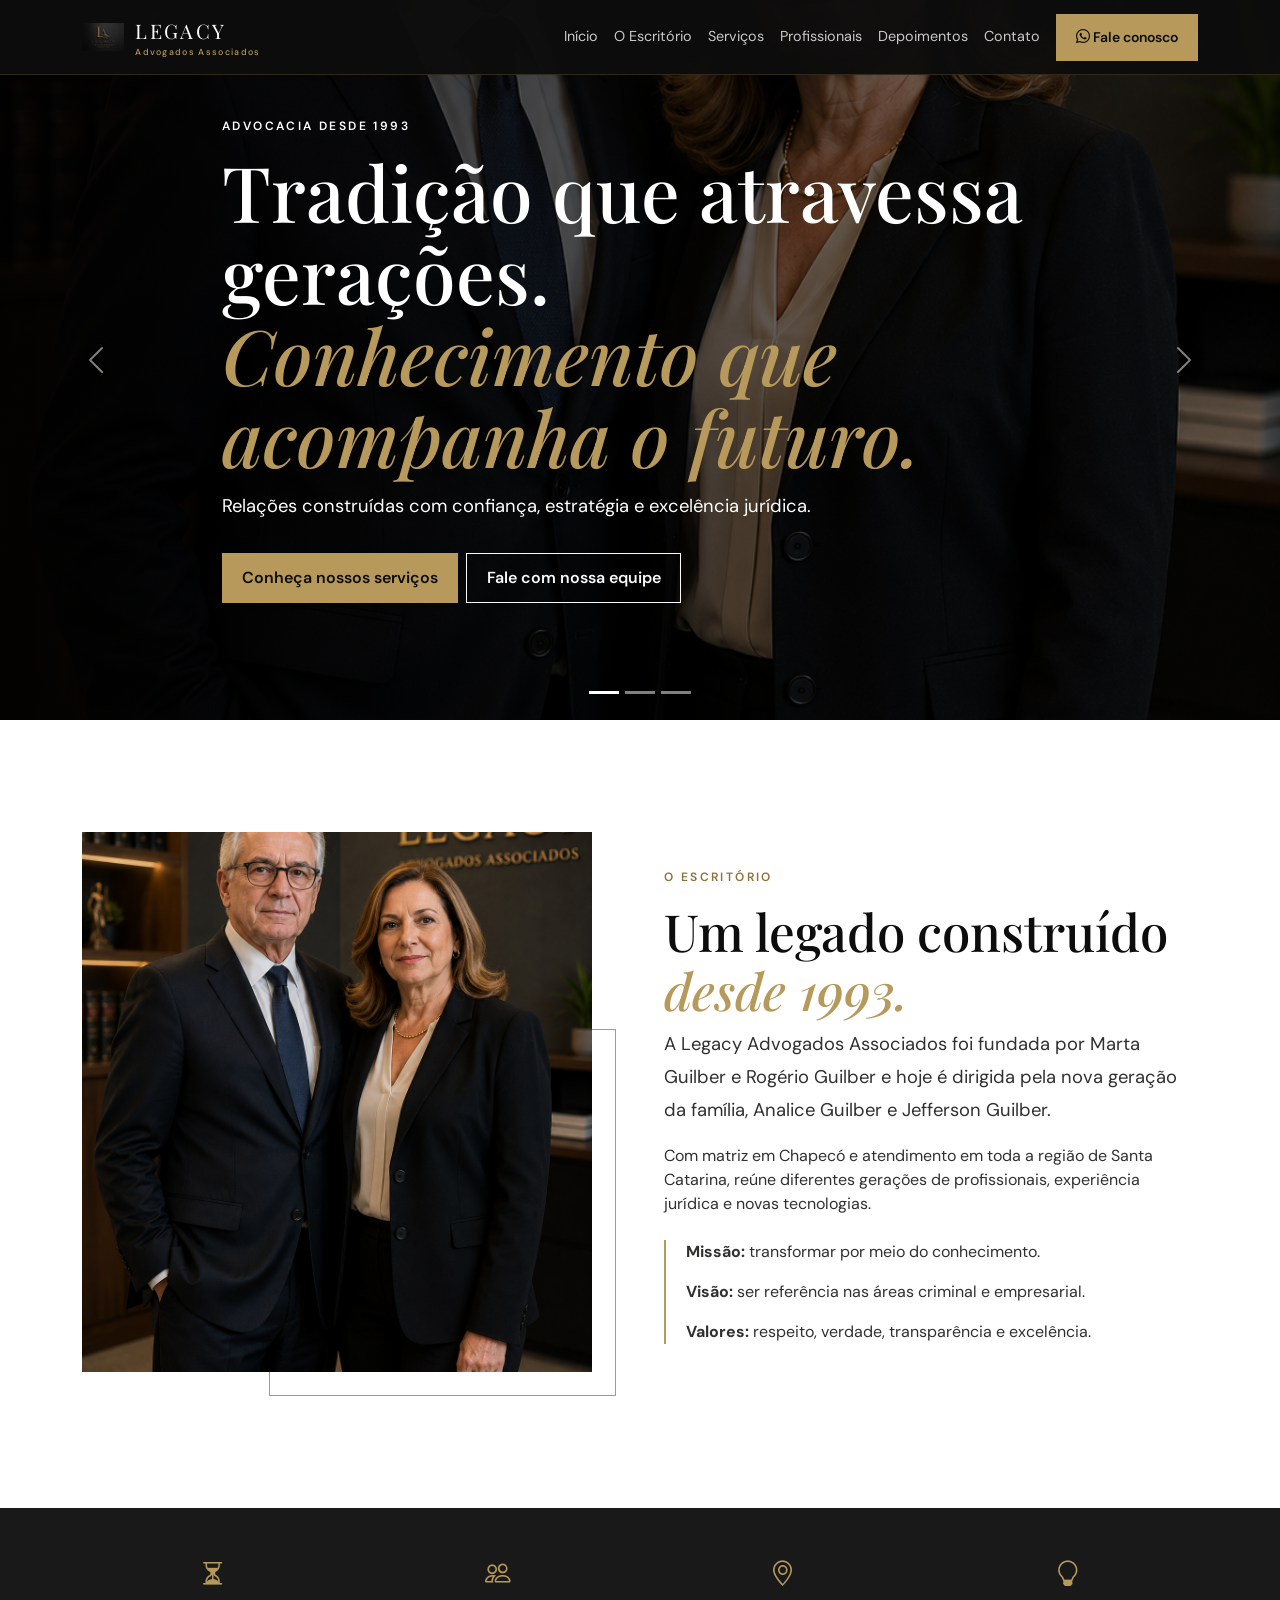
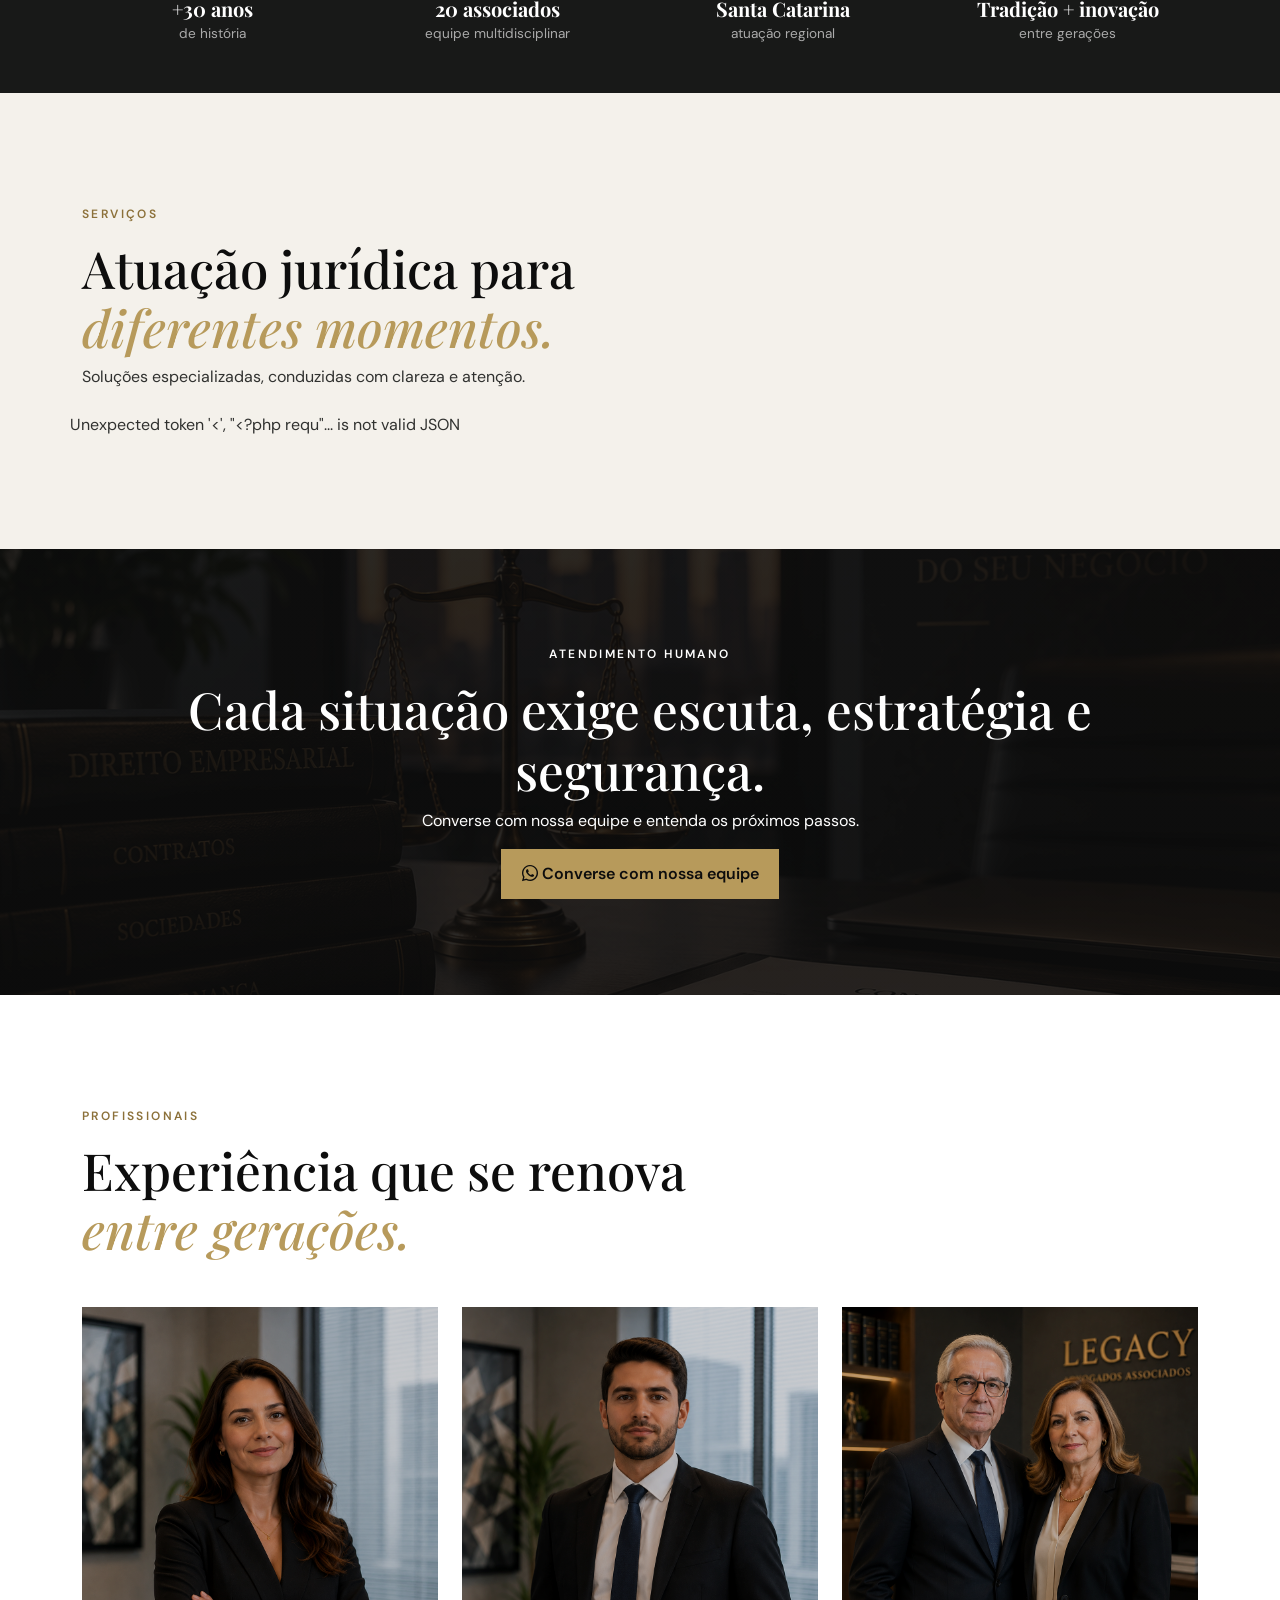
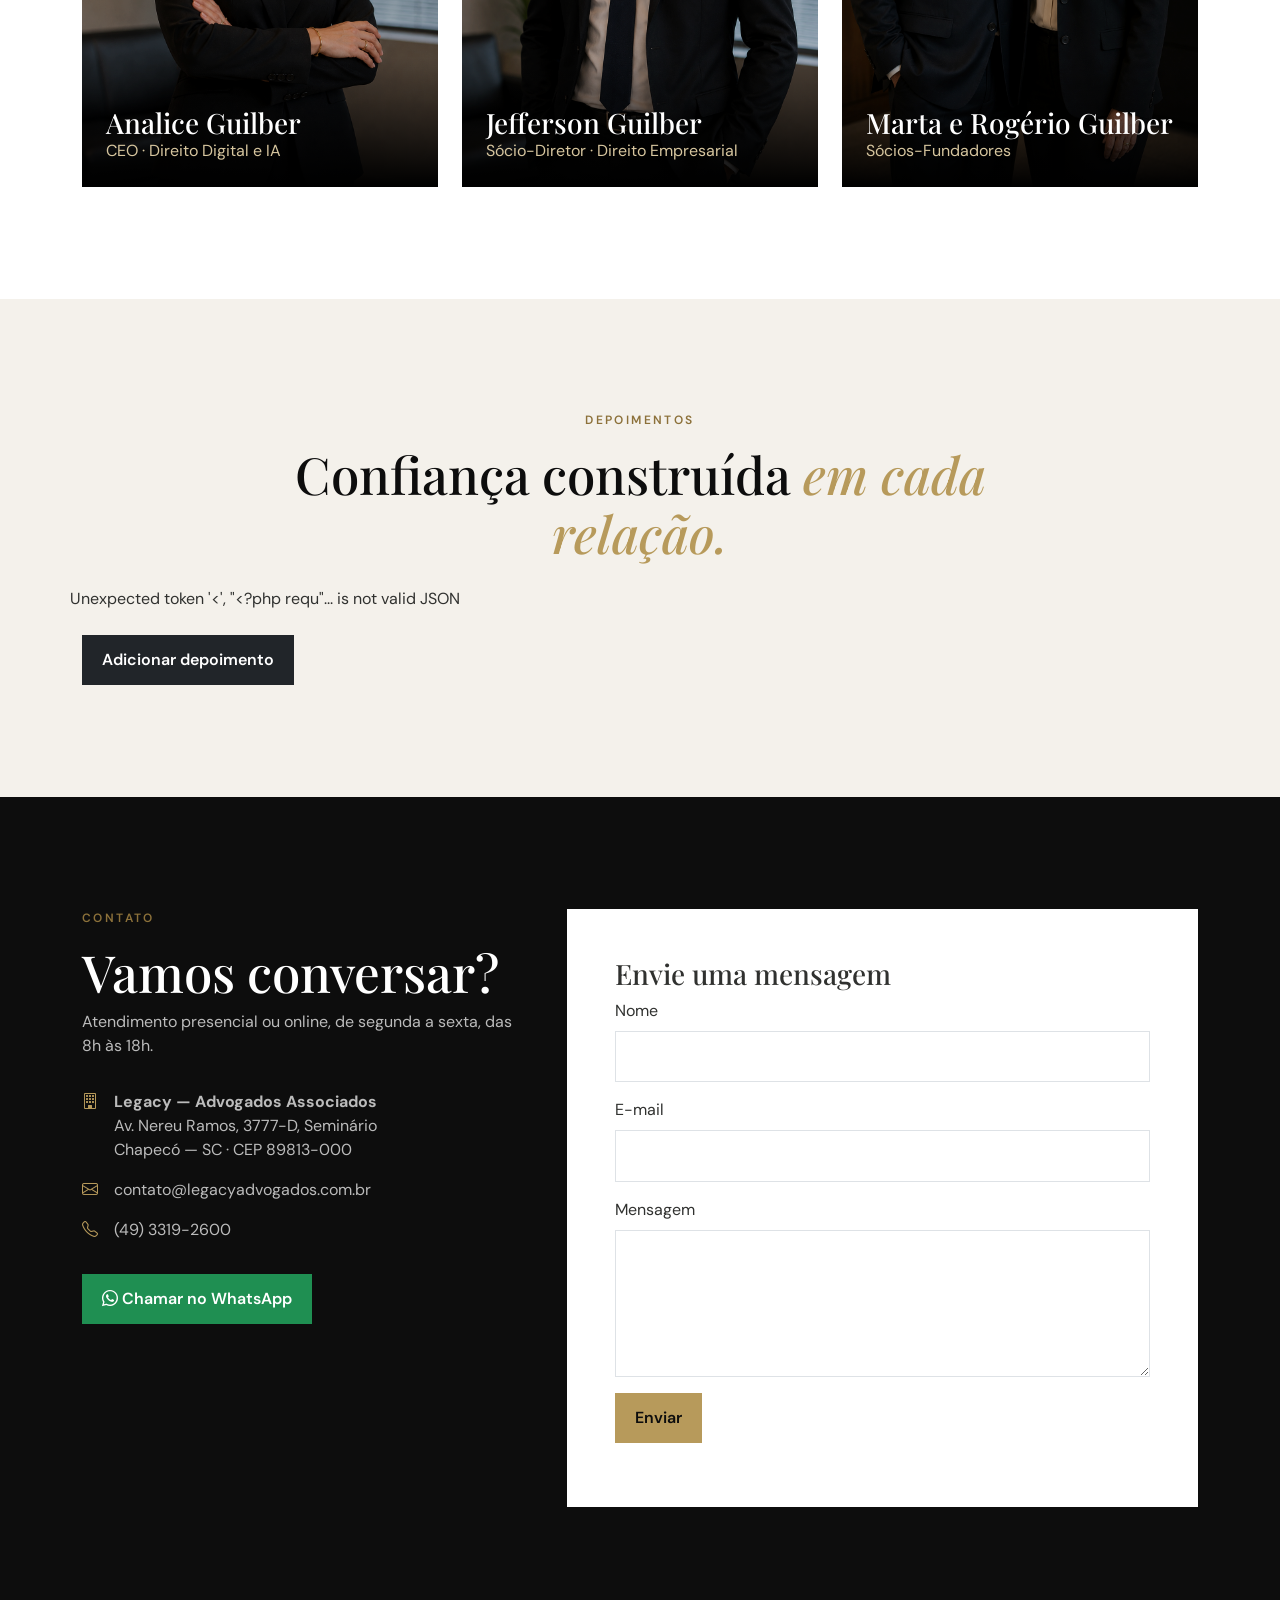
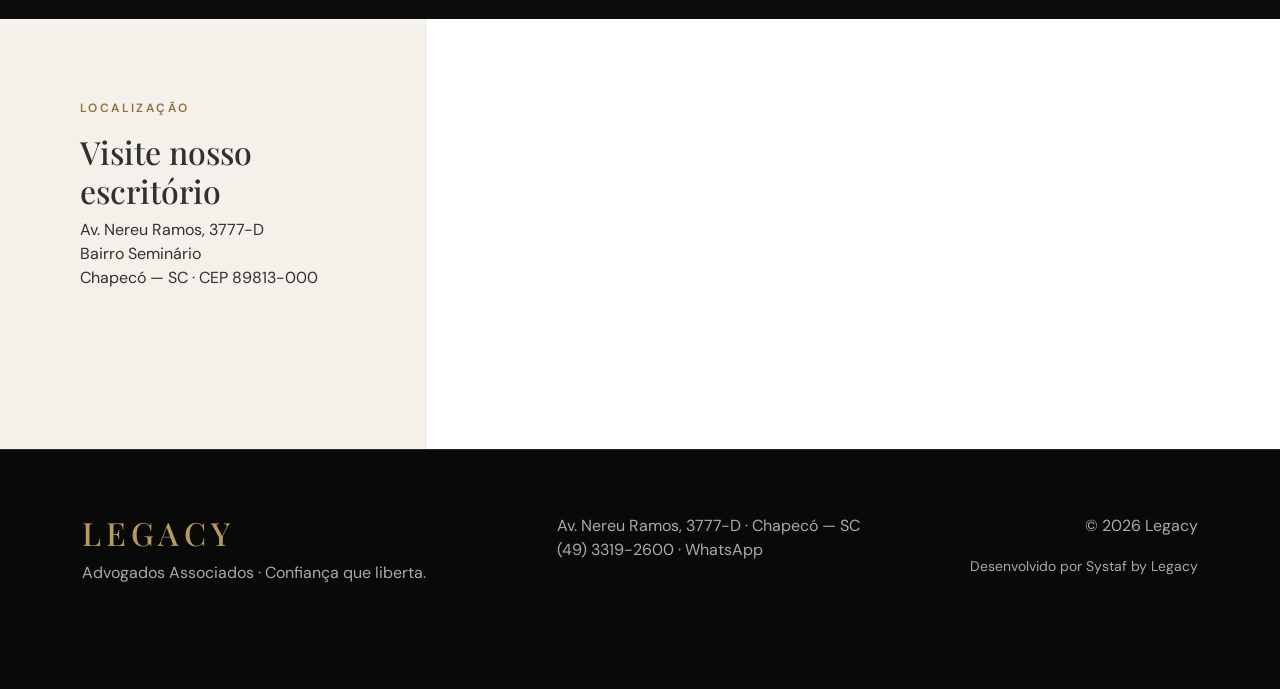
==== commit 47614e09: "A1.3 - Integracao PHP e MariaDB parte final" ====
--- a/index.html
+++ b/index.html
@@ -1,12 +1,263 @@
-<!doctype html><html lang="pt-BR"><head><meta charset="utf-8"><meta name="viewport" content="width=device-width,initial-scale=1"><title>Legacy — Advogados Associados</title><meta name="description" content="Advocacia criminal, empresarial e digital em Chapecó. Tradição e inovação desde 1993."><link href="https://cdn.jsdelivr.net/npm/bootstrap@5.3.3/dist/css/bootstrap.min.css" rel="stylesheet"><link href="https://cdn.jsdelivr.net/npm/bootstrap-icons@1.11.3/font/bootstrap-icons.min.css" rel="stylesheet"><link rel="stylesheet" href="css/style.css"></head><body>
-<nav class="navbar navbar-expand-lg navbar-dark fixed-top legacy-nav"><div class="container"><a class="navbar-brand" href="#inicio"><img src="img/logo.png" alt="Logo Legacy"><span>LEGACY<small>Advogados Associados</small></span></a><button class="navbar-toggler" type="button" data-bs-toggle="collapse" data-bs-target="#menu" aria-label="Abrir menu"><span class="navbar-toggler-icon"></span></button><div class="collapse navbar-collapse" id="menu"><ul class="navbar-nav ms-auto align-items-lg-center"><li><a class="nav-link" href="#inicio">Início</a></li><li><a class="nav-link" href="#escritorio">O Escritório</a></li><li><a class="nav-link" href="#atuacao">Áreas de Atuação</a></li><li><a class="nav-link" href="#profissionais">Profissionais</a></li><li><a class="nav-link" href="#depoimentos">Depoimentos</a></li><li><a class="nav-link" href="#contato">Contato</a></li><li class="ms-lg-2"><a class="btn btn-gold btn-sm" href="https://wa.me/554933192600" target="_blank"><i class="bi bi-whatsapp"></i> Fale conosco</a></li></ul></div></div></nav>
-<header id="inicio"><div id="heroLegacy" class="carousel slide carousel-fade" data-bs-ride="carousel"><div class="carousel-indicators"><button data-bs-target="#heroLegacy" data-bs-slide-to="0" class="active" aria-label="Slide 1"></button><button data-bs-target="#heroLegacy" data-bs-slide-to="1" aria-label="Slide 2"></button><button data-bs-target="#heroLegacy" data-bs-slide-to="2" aria-label="Slide 3"></button></div><div class="carousel-inner"><div class="carousel-item active"><div class="hero-slide hero-one"><div class="container hero-content"><p class="eyebrow">Advocacia desde 1993</p><h1>Tradição que atravessa gerações.<br><em>Conhecimento que acompanha o futuro.</em></h1><p>Relações construídas com confiança, estratégia e excelência jurídica.</p><a class="btn btn-gold me-2" href="#atuacao">Conheça nossa atuação</a><a class="btn btn-outline-light" href="#contato">Fale com nossa equipe</a></div></div></div><div class="carousel-item"><div class="hero-slide hero-two"><div class="container hero-content"><p class="eyebrow">Atuação especializada</p><h2>Decisões seguras começam com <em>escuta e estratégia.</em></h2><p>Atendimento próximo para pessoas e empresas.</p><a class="btn btn-gold" href="criminal.html">Direito Criminal</a></div></div></div><div class="carousel-item"><div class="hero-slide hero-three"><div class="container hero-content"><p class="eyebrow">Tradição e inovação</p><h2>Segurança jurídica para um mundo <em>em transformação.</em></h2><p>Direito Empresarial, Digital, LGPD e Inteligência Artificial.</p><a class="btn btn-gold" href="digital.html">Atuação digital</a></div></div></div></div><button class="carousel-control-prev" data-bs-target="#heroLegacy" data-bs-slide="prev"><span class="carousel-control-prev-icon"></span></button><button class="carousel-control-next" data-bs-target="#heroLegacy" data-bs-slide="next"><span class="carousel-control-next-icon"></span></button></div></header>
-<main><section id="escritorio" class="section-space"><div class="container"><div class="row g-5 align-items-center"><div class="col-lg-6"><div class="image-frame"><img src="img/fundadores.png" alt="Marta Guilber e Rogério Guilber"></div></div><div class="col-lg-6"><p class="eyebrow text-gold">O Escritório</p><h2 class="section-title">Um legado construído <em>desde 1993.</em></h2><p class="lead-copy">A Legacy Advogados Associados foi fundada por Marta Guilber e Rogério Guilber e hoje é dirigida pela nova geração da família, Analice Guilber e Jefferson Guilber.</p><p>Com matriz em Chapecó e atendimento em toda a região de Santa Catarina, reúne diferentes gerações de profissionais, experiência jurídica e novas tecnologias.</p><div class="principles"><p><strong>Missão:</strong> transformar por meio do conhecimento.</p><p><strong>Visão:</strong> ser referência nas áreas criminal e empresarial.</p><p><strong>Valores:</strong> respeito, verdade, transparência e excelência.</p></div></div></div></div></section>
-<section class="numbers"><div class="container"><div class="row g-4 text-center"><div class="col-6 col-lg-3"><i class="bi bi-hourglass-split"></i><strong>+30 anos</strong><span>de história</span></div><div class="col-6 col-lg-3"><i class="bi bi-people"></i><strong>20 associados</strong><span>equipe multidisciplinar</span></div><div class="col-6 col-lg-3"><i class="bi bi-geo-alt"></i><strong>Santa Catarina</strong><span>atuação regional</span></div><div class="col-6 col-lg-3"><i class="bi bi-lightbulb"></i><strong>Tradição + inovação</strong><span>entre gerações</span></div></div></div></section>
-<section id="atuacao" class="section-space bg-soft"><div class="container"><div class="section-heading"><p class="eyebrow text-gold">Áreas de atuação</p><h2 class="section-title">Atuação jurídica para <em>diferentes momentos.</em></h2><p>Soluções especializadas, conduzidas com clareza e atenção.</p></div><div class="row g-4"><div class="col-md-4"><article class="service-card h-100"><img src="img/criminal1.png" alt="Direito Criminal"><div class="card-content"><i class="bi bi-shield-check"></i><h3>Direito Criminal</h3><p>Defesa, orientação preventiva e estratégia jurídica.</p><p class="price">A partir de <strong>R$ 350,00</strong></p><a href="criminal.html" class="btn btn-dark w-100">Conheça o serviço</a></div></article></div><div class="col-md-4"><article class="service-card h-100"><img src="img/empresarial.png" alt="Direito Empresarial"><div class="card-content"><i class="bi bi-building"></i><h3>Direito Empresarial</h3><p>Contratos, negociações e prevenção de riscos.</p><p class="price">A partir de <strong>R$ 400,00</strong></p><a href="empresarial.html" class="btn btn-dark w-100">Conheça o serviço</a></div></article></div><div class="col-md-4"><article class="service-card h-100"><img src="img/digital1.png" alt="Direito Digital"><div class="card-content"><i class="bi bi-fingerprint"></i><h3>Direito Digital, LGPD e IA</h3><p>Privacidade, proteção de dados e novas tecnologias.</p><p class="price">A partir de <strong>R$ 450,00</strong></p><a href="digital.html" class="btn btn-dark w-100">Conheça o serviço</a></div></article></div></div></div></section>
-<section class="cta-band"><div class="container text-center"><p class="eyebrow">Atendimento humano</p><h2>Cada situação exige escuta, estratégia e segurança.</h2><p>Converse com nossa equipe e entenda os próximos passos.</p><a class="btn btn-gold" href="https://wa.me/554933192600" target="_blank"><i class="bi bi-whatsapp"></i> Converse com nossa equipe</a></div></section>
-<section id="profissionais" class="section-space"><div class="container"><div class="section-heading"><p class="eyebrow text-gold">Profissionais</p><h2 class="section-title">Experiência que se renova <em>entre gerações.</em></h2></div><div class="row g-4"><div class="col-md-4"><article class="professional"><img src="img/analice.png" alt="Analice Guilber"><div><h3>Analice Guilber</h3><p>CEO · Direito Digital e IA</p></div></article></div><div class="col-md-4"><article class="professional"><img src="img/jefferson.png" alt="Jefferson Guilber"><div><h3>Jefferson Guilber</h3><p>Sócio-Diretor · Direito Empresarial</p></div></article></div><div class="col-md-4"><article class="professional"><img src="img/fundadores.png" alt="Marta e Rogério Guilber"><div><h3>Marta e Rogério Guilber</h3><p>Sócios-Fundadores</p></div></article></div></div></div></section>
-<section id="depoimentos" class="section-space bg-soft"><div class="container"><div class="section-heading text-center mx-auto"><p class="eyebrow text-gold">Depoimentos</p><h2 class="section-title">Confiança construída <em>em cada relação.</em></h2></div><div class="row g-4"><div class="col-md-4"><blockquote class="testimonial h-100"><img src="img/cliente1.png" alt="Ricardo Almeida"><p>“Orientações claras, agilidade e muita segurança nas decisões.”</p><footer>Ricardo Almeida</footer></blockquote></div><div class="col-md-4"><blockquote class="testimonial h-100"><img src="img/cliente2.png" alt="Fernanda Martins"><p>“A postura profissional e a transparência da equipe transmitiram confiança.”</p><footer>Fernanda Martins</footer></blockquote></div><div class="col-md-4"><blockquote class="testimonial h-100"><img src="img/cliente3.png" alt="Marcos Oliveira"><p>“Transformaram um assunto técnico em orientações práticas sobre LGPD.”</p><footer>Marcos Oliveira</footer></blockquote></div><div class="col-md-6"><blockquote class="testimonial h-100"><img src="img/cliente4.png" alt="Juliana Mendes"><p>“Uma equipe preparada, atenciosa e comprometida com nossa empresa.”</p><footer>Juliana Mendes</footer></blockquote></div><div class="col-md-6"><blockquote class="testimonial h-100"><img src="img/cliente5.png" alt="Paulo Henrique"><p>“Atendimento claro e profissional durante todas as etapas.”</p><footer>Paulo Henrique</footer></blockquote></div></div></div></section>
-<section id="contato" class="section-space contact-section"><div class="container"><div class="row g-5"><div class="col-lg-5"><p class="eyebrow text-gold">Contato</p><h2 class="section-title text-white">Vamos conversar sobre <em>o seu momento?</em></h2><p>Atendimento presencial ou on-line, de segunda a sexta, das 8h às 18h.</p><ul class="contact-list"><li><i class="bi bi-building"></i><span><strong>Legacy — Advogados Associados</strong><br>Av. Nereu Ramos, 3777-D, Seminário<br>Chapecó — SC · CEP 89813-000</span></li><li><i class="bi bi-envelope"></i><a href="mailto:contato@legacyadvogados.com.br">contato@legacyadvogados.com.br</a></li><li><i class="bi bi-telephone"></i><a href="tel:+554933192600">(49) 3319-2600</a></li></ul><a class="btn btn-whatsapp" href="https://wa.me/554933192600" target="_blank"><i class="bi bi-whatsapp"></i> Chamar no WhatsApp</a></div><div class="col-lg-7"><form id="formContato" class="contact-form"><h3>Envie uma mensagem</h3><div class="mb-3"><label for="nome" class="form-label">Nome</label><input id="nome" class="form-control" required></div><div class="mb-3"><label for="email" class="form-label">E-mail</label><input id="email" type="email" class="form-control" required></div><div class="mb-3"><label for="mensagem" class="form-label">Mensagem</label><textarea id="mensagem" class="form-control" rows="5" required></textarea></div><button class="btn btn-gold" type="submit">Enviar</button><p id="retornoForm" class="form-message" aria-live="polite"></p></form></div></div></div></section>
-<section class="location"><div class="container-fluid px-0"><div class="row g-0"><div class="col-lg-4 location-copy"><p class="eyebrow text-gold">Localização</p><h2>Visite nosso escritório</h2><p>Av. Nereu Ramos, 3777-D<br>Bairro Seminário<br>Chapecó — SC · CEP 89813-000</p></div><div class="col-lg-8"><iframe src="https://www.google.com/maps?q=Av.%20Nereu%20Ramos%203777-D%20Chapeco%20SC&output=embed" title="Mapa da Legacy em Chapecó" loading="lazy"></iframe></div></div></div></section></main>
-<footer class="site-footer"><div class="container"><div class="row g-4"><div class="col-lg-5"><h2>LEGACY</h2><p>Advogados Associados · Confiança que liberta.</p></div><div class="col-lg-4"><p>Av. Nereu Ramos, 3777-D · Chapecó — SC<br><a href="tel:+554933192600">(49) 3319-2600</a> · <a href="https://wa.me/554933192600">WhatsApp</a></p><a href="#" aria-label="Instagram"><i class="bi bi-instagram"></i></a> <a href="#" aria-label="Facebook"><i class="bi bi-facebook"></i></a> <a href="#" aria-label="LinkedIn"><i class="bi bi-linkedin"></i></a></div><div class="col-lg-3 text-lg-end"><p>© <span id="anoAtual">2026</span> Legacy</p><small>Desenvolvido por<br><strong>Amanda Caroline Furquim</strong></small></div></div></div></footer><script src="https://cdn.jsdelivr.net/npm/bootstrap@5.3.3/dist/js/bootstrap.bundle.min.js"></script><script src="js/script.js"></script></body></html>
+<!doctype html>
+<html lang="pt-BR">
+
+<head>
+    <meta charset="utf-8">
+    <meta name="viewport" content="width=device-width,initial-scale=1">
+    <title>Legacy — Advogados Associados</title>
+    <meta name="description"
+        content="Advocacia criminal, empresarial e digital em Chapecó. Tradição e inovação desde 1993.">
+    <link href="https://cdn.jsdelivr.net/npm/bootstrap@5.3.3/dist/css/bootstrap.min.css" rel="stylesheet">
+    <link href="https://cdn.jsdelivr.net/npm/bootstrap-icons@1.11.3/font/bootstrap-icons.min.css" rel="stylesheet">
+    <link rel="stylesheet" href="css/style.css">
+</head>
+
+<body>
+    <nav class="navbar navbar-expand-lg navbar-dark fixed-top legacy-nav">
+        <div class="container"><a class="navbar-brand" href="#inicio"><img src="img/logo.png"
+                    alt="Logo Legacy"><span>LEGACY<small>Advogados Associados</small></span></a><button
+                class="navbar-toggler" type="button" data-bs-toggle="collapse" data-bs-target="#menu"
+                aria-label="Abrir menu"><span class="navbar-toggler-icon"></span></button>
+            <div class="collapse navbar-collapse" id="menu">
+                <ul class="navbar-nav ms-auto align-items-lg-center">
+                    <li><a class="nav-link" href="#inicio">Início</a></li>
+                    <li><a class="nav-link" href="#escritorio">O Escritório</a></li>
+                    <li><a class="nav-link" href="#atuacao">Serviços</a></li>
+                    <li><a class="nav-link" href="#profissionais">Profissionais</a></li>
+                    <li><a class="nav-link" href="#depoimentos">Depoimentos</a></li>
+                    <li><a class="nav-link" href="#contato">Contato</a></li>
+                    <li class="ms-lg-2"><a class="btn btn-gold btn-sm" href="https://wa.me/554933192600"
+                            target="_blank"><i class="bi bi-whatsapp"></i> Fale conosco</a></li>
+                </ul>
+            </div>
+        </div>
+    </nav>
+    <header id="inicio">
+        <div id="heroLegacy" class="carousel slide carousel-fade" data-bs-ride="carousel">
+            <div class="carousel-indicators"><button data-bs-target="#heroLegacy" data-bs-slide-to="0" class="active"
+                    aria-label="Slide 1"></button><button data-bs-target="#heroLegacy" data-bs-slide-to="1"
+                    aria-label="Slide 2"></button><button data-bs-target="#heroLegacy" data-bs-slide-to="2"
+                    aria-label="Slide 3"></button></div>
+            <div class="carousel-inner">
+                <div class="carousel-item active">
+                    <div class="hero-slide hero-one">
+                        <div class="container hero-content">
+                            <p class="eyebrow">Advocacia desde 1993</p>
+                            <h1>Tradição que atravessa gerações.<br><em>Conhecimento que acompanha o futuro.</em></h1>
+                            <p>Relações construídas com confiança, estratégia e excelência jurídica.</p><a
+                                class="btn btn-gold me-2" href="#atuacao">Conheça nossos serviços</a><a
+                                class="btn btn-outline-light" href="#contato">Fale com nossa equipe</a>
+                        </div>
+                    </div>
+                </div>
+                <div class="carousel-item">
+                    <div class="hero-slide hero-two">
+                        <div class="container hero-content">
+                            <p class="eyebrow">Atuação especializada</p>
+                            <h2>Decisões seguras começam com <em>escuta e estratégia.</em></h2>
+                            <p>Atendimento próximo para pessoas e empresas.</p><a class="btn btn-gold"
+                                href="criminal.html">Direito Criminal</a>
+                        </div>
+                    </div>
+                </div>
+                <div class="carousel-item">
+                    <div class="hero-slide hero-three">
+                        <div class="container hero-content">
+                            <p class="eyebrow">Tradição e inovação</p>
+                            <h2>Segurança jurídica para um mundo <em>em transformação.</em></h2>
+                            <p>Direito Empresarial, Digital, LGPD e Inteligência Artificial.</p><a class="btn btn-gold"
+                                href="digital.html">Atuação digital</a>
+                        </div>
+                    </div>
+                </div>
+            </div><button class="carousel-control-prev" data-bs-target="#heroLegacy" data-bs-slide="prev"><span
+                    class="carousel-control-prev-icon"></span></button><button class="carousel-control-next"
+                data-bs-target="#heroLegacy" data-bs-slide="next"><span
+                    class="carousel-control-next-icon"></span></button>
+        </div>
+    </header>
+    <main>
+        <section id="escritorio" class="section-space">
+            <div class="container">
+                <div class="row g-5 align-items-center">
+                    <div class="col-lg-6">
+                        <div class="image-frame"><img src="img/fundadores.png" alt="Marta Guilber e Rogério Guilber">
+                        </div>
+                    </div>
+                    <div class="col-lg-6">
+                        <p class="eyebrow text-gold">O Escritório</p>
+                        <h2 class="section-title">Um legado construído <em>desde 1993.</em></h2>
+                        <p class="lead-copy">A Legacy Advogados Associados foi fundada por Marta Guilber e Rogério
+                            Guilber e hoje é dirigida pela nova geração da família, Analice Guilber e Jefferson Guilber.
+                        </p>
+                        <p>Com matriz em Chapecó e atendimento em toda a região de Santa Catarina, reúne diferentes
+                            gerações de profissionais, experiência jurídica e novas tecnologias.</p>
+                        <div class="principles">
+                            <p><strong>Missão:</strong> transformar por meio do conhecimento.</p>
+                            <p><strong>Visão:</strong> ser referência nas áreas criminal e empresarial.</p>
+                            <p><strong>Valores:</strong> respeito, verdade, transparência e excelência.</p>
+                        </div>
+                    </div>
+                </div>
+            </div>
+        </section>
+        <section class="numbers">
+            <div class="container">
+                <div class="row g-4 text-center">
+                    <div class="col-6 col-lg-3"><i class="bi bi-hourglass-split"></i><strong>+30 anos</strong><span>de
+                            história</span></div>
+                    <div class="col-6 col-lg-3"><i class="bi bi-people"></i><strong>20 associados</strong><span>equipe
+                            multidisciplinar</span></div>
+                    <div class="col-6 col-lg-3"><i class="bi bi-geo-alt"></i><strong>Santa
+                            Catarina</strong><span>atuação regional</span></div>
+                    <div class="col-6 col-lg-3"><i class="bi bi-lightbulb"></i><strong>Tradição +
+                            inovação</strong><span>entre gerações</span></div>
+                </div>
+            </div>
+        </section>
+        <section id="atuacao" class="section-space bg-soft">
+            <div class="container">
+                <div class="section-heading">
+                    <p class="eyebrow text-gold">Serviços</p>
+                    <h2 class="section-title">Atuação jurídica para <em>diferentes momentos.</em></h2>
+                    <p>Soluções especializadas, conduzidas com clareza e atenção.</p>
+                </div>
+                <div id="listaServicos" class="row g-4" aria-live="polite"></div>
+            </div>
+        </section>
+        <section class="cta-band">
+            <div class="container text-center">
+                <p class="eyebrow">Atendimento humano</p>
+                <h2>Cada situação exige escuta, estratégia e segurança.</h2>
+                <p>Converse com nossa equipe e entenda os próximos passos.</p><a class="btn btn-gold"
+                    href="https://wa.me/554933192600" target="_blank"><i class="bi bi-whatsapp"></i> Converse com nossa
+                    equipe</a>
+            </div>
+        </section>
+        <section id="profissionais" class="section-space">
+            <div class="container">
+                <div class="section-heading">
+                    <p class="eyebrow text-gold">Profissionais</p>
+                    <h2 class="section-title">Experiência que se renova <em>entre gerações.</em></h2>
+                </div>
+                <div class="row g-4">
+                    <div class="col-md-4">
+                        <article class="professional"><img src="img/analice.png" alt="Analice Guilber">
+                            <div>
+                                <h3>Analice Guilber</h3>
+                                <p>CEO · Direito Digital e IA</p>
+                            </div>
+                        </article>
+                    </div>
+                    <div class="col-md-4">
+                        <article class="professional"><img src="img/jefferson.png" alt="Jefferson Guilber">
+                            <div>
+                                <h3>Jefferson Guilber</h3>
+                                <p>Sócio-Diretor · Direito Empresarial</p>
+                            </div>
+                        </article>
+                    </div>
+                    <div class="col-md-4">
+                        <article class="professional"><img src="img/fundadores.png" alt="Marta e Rogério Guilber">
+                            <div>
+                                <h3>Marta e Rogério Guilber</h3>
+                                <p>Sócios-Fundadores</p>
+                            </div>
+                        </article>
+                    </div>
+                </div>
+            </div>
+        </section>
+        <section id="depoimentos" class="section-space bg-soft">
+            <div class="container">
+                <div class="section-heading text-center mx-auto">
+                    <p class="eyebrow text-gold">Depoimentos</p>
+                    <h2 class="section-title">Confiança construída <em>em cada relação.</em></h2>
+                </div>
+                <div id="listaDepoimentos" class="row g-4" aria-live="polite"></div>
+                <div class="mt-4">
+                    <button class="btn btn-dark" type="button" data-bs-toggle="collapse" data-bs-target="#novoDepoimento" aria-controls="novoDepoimento">Adicionar depoimento</button>
+                    <div class="collapse mt-3" id="novoDepoimento">
+                        <form id="formDepoimento" class="contact-form">
+                            <h3>Deixe seu depoimento</h3>
+                            <label for="nomeDepoimento" class="form-label">Nome</label>
+                            <input id="nomeDepoimento" name="nome" class="form-control mb-3" maxlength="120" required>
+                            <label for="comentario" class="form-label">Comentário</label>
+                            <textarea id="comentario" name="comentario" class="form-control mb-3" rows="4" maxlength="2000" required></textarea>
+                            <button class="btn btn-gold" type="submit">Gravar</button>
+                            <p id="retornoDepoimento" class="mt-3" aria-live="polite"></p>
+                        </form>
+                    </div>
+                </div>
+            </div>
+        </section>
+        <section id="contato" class="section-space contact-section">
+            <div class="container">
+                <div class="row g-5">
+                    <div class="col-lg-5">
+                        <p class="eyebrow text-gold">Contato</p>
+                        <h2 class="section-title text-white">Vamos conversar?</h2>
+                        <p>Atendimento presencial ou online, de segunda a sexta, das 8h às 18h.</p>
+                        <ul class="contact-list">
+                            <li><i class="bi bi-building"></i><span><strong>Legacy — Advogados
+                                        Associados</strong><br>Av. Nereu Ramos, 3777-D, Seminário<br>Chapecó — SC · CEP
+                                    89813-000</span></li>
+                            <li><i class="bi bi-envelope"></i><a
+                                    href="mailto:contato@legacyadvogados.com.br">contato@legacyadvogados.com.br</a></li>
+                            <li><i class="bi bi-telephone"></i><a href="tel:+554933192600">(49) 3319-2600</a></li>
+                        </ul><a class="btn btn-whatsapp" href="https://wa.me/554933192600" target="_blank"><i
+                                class="bi bi-whatsapp"></i> Chamar no WhatsApp</a>
+                    </div>
+                    <div class="col-lg-7">
+                        <form id="formContato" class="contact-form">
+                            <h3>Envie uma mensagem</h3>
+                            <div class="mb-3"><label for="nome" class="form-label">Nome</label><input id="nome" name="nome" maxlength="120"
+                                    class="form-control" required></div>
+                            <div class="mb-3"><label for="email" class="form-label">E-mail</label><input id="email" name="email" maxlength="254"
+                                    type="email" class="form-control" required></div>
+                            <div class="mb-3"><label for="mensagem" class="form-label">Mensagem</label><textarea
+                                    id="mensagem" name="mensagem" maxlength="5000" class="form-control" rows="5" required></textarea></div><button
+                                class="btn btn-gold" type="submit">Enviar</button>
+                            <p id="retornoForm" class="form-message" aria-live="polite"></p>
+                        </form>
+                    </div>
+                </div>
+            </div>
+        </section>
+        <section class="location">
+            <div class="container-fluid px-0">
+                <div class="row g-0">
+                    <div class="col-lg-4 location-copy">
+                        <p class="eyebrow text-gold">Localização</p>
+                        <h2>Visite nosso escritório</h2>
+                        <p>Av. Nereu Ramos, 3777-D<br>Bairro Seminário<br>Chapecó — SC · CEP 89813-000</p>
+                    </div>
+                    <div class="col-lg-8"><iframe
+                            src="https://www.google.com/maps?q=Av.%20Nereu%20Ramos%203777-D%20Chapeco%20SC&output=embed"
+                            title="Mapa da Legacy em Chapecó" loading="lazy"></iframe></div>
+                </div>
+            </div>
+        </section>
+    </main>
+    <footer class="site-footer">
+        <div class="container">
+            <div class="row g-4">
+                <div class="col-lg-5">
+                    <h2>LEGACY</h2>
+                    <p>Advogados Associados · Confiança que liberta.</p>
+                </div>
+                <div class="col-lg-4">
+                    <p>Av. Nereu Ramos, 3777-D · Chapecó — SC<br><a href="tel:+554933192600">(49) 3319-2600</a> · <a
+                            href="https://wa.me/554933192600">WhatsApp</a></p>
+                </div>
+                <div class="col-lg-3 text-lg-end">
+                    <p>© <span id="anoAtual">2026</span> Legacy</p><small>Desenvolvido por Systaf by Legacy <br>
+                </div>
+            </div>
+        </div>
+    </footer>
+    <script src="https://cdn.jsdelivr.net/npm/bootstrap@5.3.3/dist/js/bootstrap.bundle.min.js"></script>
+    <script src="js/script.js"></script>
+</body>
+
+</html>
--- a/css/style.css
+++ b/css/style.css
@@ -1,4 +1,496 @@
 @import url('https://fonts.googleapis.com/css2?family=DM+Sans:wght@400;500;600&family=Playfair+Display:ital,wght@0,600;1,600&display=swap');
-:root{--legacy-black:#0d0d0d;--legacy-dark:#181918;--legacy-gold:#b79a5b;--legacy-light:#f4f1eb;--legacy-white:#fff;--legacy-text:#30312f}
-html{scroll-behavior:smooth}body{font-family:'DM Sans',sans-serif;color:var(--legacy-text)}h1,h2,h3{font-family:'Playfair Display',serif}.legacy-nav{background:rgba(13,13,13,.96);border-bottom:1px solid rgba(183,154,91,.2);padding:.7rem 0}.navbar-brand{display:flex;align-items:center;gap:.7rem;color:white}.navbar-brand img{width:42px;height:42px;object-fit:contain}.navbar-brand span{font-family:'Playfair Display',serif;letter-spacing:.12em}.navbar-brand small{display:block;font:500 .55rem 'DM Sans';letter-spacing:.15em;color:var(--legacy-gold)}.nav-link{color:rgba(255,255,255,.78);font-size:.9rem}.nav-link:hover{color:var(--legacy-gold)}.btn{border-radius:0;padding:.75rem 1.2rem;font-weight:600}.btn-gold{background:var(--legacy-gold);border-color:var(--legacy-gold);color:var(--legacy-black)}.btn-gold:hover{background:#c9ad70;border-color:#c9ad70}.hero-slide{min-height:720px;display:flex;align-items:center;background-size:cover;background-position:center;position:relative}.hero-slide:before{content:"";position:absolute;inset:0;background:linear-gradient(90deg,rgba(0,0,0,.9),rgba(0,0,0,.35))}.hero-one{background-image:url('../img/fundadores.png')}.hero-two{background-image:url('../img/criminal2.png')}.hero-three{background-image:url('../img/digital2.png')}.hero-content{position:relative;color:white;max-width:860px}.eyebrow{text-transform:uppercase;letter-spacing:.2em;font-size:.75rem;font-weight:600}.hero-content h1,.hero-content h2{font-size:clamp(2.6rem,6vw,5.2rem);line-height:1.06;margin:1rem 0}.hero-content em,.section-title em{color:var(--legacy-gold)}.hero-content>p:not(.eyebrow){font-size:1.15rem;max-width:620px;margin-bottom:2rem}.section-space{padding:7rem 0}.bg-soft{background:var(--legacy-light)}.text-gold{color:#8c713a}.section-title{font-size:clamp(2.2rem,4vw,3.6rem);line-height:1.15;color:var(--legacy-black)}.section-heading{max-width:720px;margin-bottom:3rem}.lead-copy{font-size:1.15rem;line-height:1.8}.image-frame{position:relative;padding:0 1.5rem 1.5rem 0}.image-frame:after{content:"";position:absolute;right:0;bottom:0;width:65%;height:65%;border:1px solid var(--legacy-gold);z-index:-1}.image-frame img{width:100%;height:540px;object-fit:cover}.principles{border-left:2px solid var(--legacy-gold);padding-left:1.25rem;margin-top:1.5rem}.numbers{background:var(--legacy-dark);color:white;padding:3rem 0}.numbers i{display:block;color:var(--legacy-gold);font-size:1.6rem}.numbers strong,.numbers span{display:block}.numbers strong{font-family:'Playfair Display';font-size:1.25rem}.numbers span{color:#aaa;font-size:.85rem}.service-card{background:white;box-shadow:0 14px 40px rgba(0,0,0,.06);overflow:hidden;transition:.25s}.service-card:hover{transform:translateY(-6px)}.service-card>img{width:100%;height:240px;object-fit:cover}.card-content{padding:2rem}.card-content>i{color:var(--legacy-gold);font-size:1.8rem}.card-content h3{margin:.8rem 0;font-size:1.7rem}.price{border-top:1px solid #ddd;padding-top:1rem}.cta-band{background:linear-gradient(rgba(13,13,13,.88),rgba(13,13,13,.88)),url('../img/empresarial.png') center/cover;color:white;padding:6rem 0}.cta-band h2{font-size:clamp(2rem,4vw,3.4rem)}.professional{position:relative;overflow:hidden;background:#000;min-height:480px}.professional img{width:100%;height:480px;object-fit:cover;opacity:.84;transition:.3s}.professional:hover img{transform:scale(1.025);opacity:.72}.professional div{position:absolute;inset:auto 0 0;padding:3rem 1.5rem 1.5rem;background:linear-gradient(transparent,#000);color:white}.professional h3,.professional p{margin:0}.professional p{color:#d7c69f}.testimonial{background:white;padding:2rem;margin:0;border-top:2px solid var(--legacy-gold);box-shadow:0 8px 30px rgba(0,0,0,.045)}.testimonial img{width:72px;height:72px;object-fit:cover;border-radius:50%;margin-bottom:1.25rem}.testimonial p{font:1.15rem/1.7 'Playfair Display'}.testimonial footer{color:#8c713a;font-weight:600}.contact-section{background:var(--legacy-black);color:#bbb}.contact-list{list-style:none;padding:0;margin:2rem 0}.contact-list li{display:flex;gap:1rem;margin:1rem 0}.contact-list i{color:var(--legacy-gold)}.contact-list a,.site-footer a{color:inherit;text-decoration:none}.btn-whatsapp{background:#1f8f52;color:white}.contact-form{background:white;color:var(--legacy-text);padding:clamp(1.5rem,5vw,3rem)}.form-control,.form-select{border-radius:0;padding:.8rem}.form-control:focus,.form-select:focus{border-color:var(--legacy-gold);box-shadow:0 0 0 .2rem rgba(183,154,91,.18)}.form-message{margin-top:1rem;color:#356c45}.location-copy{background:var(--legacy-light);padding:5rem}.location iframe{width:100%;height:430px;border:0;display:block}.site-footer{background:#090909;color:#aaa;padding:4rem 0;border-top:1px solid #282828}.site-footer h2{color:var(--legacy-gold);letter-spacing:.15em}.internal-hero{padding:10rem 0 5rem;background:linear-gradient(90deg,rgba(0,0,0,.9),rgba(0,0,0,.45)),var(--hero-image) center/cover;color:white}.internal-hero h1{font-size:clamp(2.5rem,5vw,4.5rem)}.service-detail{padding:6rem 0}.service-gallery img{width:100%;height:330px;object-fit:cover}.info-box{background:var(--legacy-light);padding:2rem;border-left:3px solid var(--legacy-gold)}.video-box iframe{border:0}.modal-content{border-radius:0}.modal-header{background:var(--legacy-dark);color:white}.btn-close{filter:invert(1)}
-@media(max-width:992px){.navbar-collapse{padding:1rem 0}.hero-slide{min-height:650px}.image-frame img{height:420px}.section-space{padding:5rem 0}.location-copy{padding:3rem 1.5rem}}@media(max-width:576px){.hero-content{text-align:center}.hero-slide:before{background:rgba(0,0,0,.74)}.professional,.professional img{height:420px;min-height:420px}.service-gallery img{height:240px}}
+
+:root {
+    --legacy-black: #0d0d0d;
+    --legacy-dark: #181918;
+    --legacy-gold: #b79a5b;
+    --legacy-light: #f4f1eb;
+    --legacy-white: #fff;
+    --legacy-text: #30312f
+}
+
+html {
+    scroll-behavior: smooth
+}
+
+body {
+    font-family: 'DM Sans', sans-serif;
+    color: var(--legacy-text)
+}
+
+h1,
+h2,
+h3 {
+    font-family: 'Playfair Display', serif
+}
+
+.legacy-nav {
+    background: rgba(13, 13, 13, .96);
+    border-bottom: 1px solid rgba(183, 154, 91, .2);
+    padding: .7rem 0
+}
+
+.navbar-brand {
+    display: flex;
+    align-items: center;
+    gap: .7rem;
+    color: white
+}
+
+.navbar-brand img {
+    width: 42px;
+    height: 42px;
+    object-fit: contain
+}
+
+.navbar-brand span {
+    font-family: 'Playfair Display', serif;
+    letter-spacing: .12em
+}
+
+.navbar-brand small {
+    display: block;
+    font: 500 .55rem 'DM Sans';
+    letter-spacing: .15em;
+    color: var(--legacy-gold)
+}
+
+.nav-link {
+    color: rgba(255, 255, 255, .78);
+    font-size: .9rem
+}
+
+.nav-link:hover {
+    color: var(--legacy-gold)
+}
+
+.btn {
+    border-radius: 0;
+    padding: .75rem 1.2rem;
+    font-weight: 600
+}
+
+.btn-gold {
+    background: var(--legacy-gold);
+    border-color: var(--legacy-gold);
+    color: var(--legacy-black)
+}
+
+.btn-gold:hover {
+    background: #c9ad70;
+    border-color: #c9ad70
+}
+
+.hero-slide {
+    min-height: 720px;
+    display: flex;
+    align-items: center;
+    background-size: cover;
+    background-position: center;
+    position: relative
+}
+
+.hero-slide:before {
+    content: "";
+    position: absolute;
+    inset: 0;
+    background: linear-gradient(90deg, rgba(0, 0, 0, .9), rgba(0, 0, 0, .35))
+}
+
+.hero-one {
+    background-image: url('../img/fundadores.png')
+}
+
+.hero-two {
+    background-image: url('../img/criminal2.png')
+}
+
+.hero-three {
+    background-image: url('../img/digital2.png')
+}
+
+.hero-content {
+    position: relative;
+    color: white;
+    max-width: 860px
+}
+
+.eyebrow {
+    text-transform: uppercase;
+    letter-spacing: .2em;
+    font-size: .75rem;
+    font-weight: 600
+}
+
+.hero-content h1,
+.hero-content h2 {
+    font-size: clamp(2.6rem, 6vw, 5.2rem);
+    line-height: 1.06;
+    margin: 1rem 0
+}
+
+.hero-content em,
+.section-title em {
+    color: var(--legacy-gold)
+}
+
+.hero-content>p:not(.eyebrow) {
+    font-size: 1.15rem;
+    max-width: 620px;
+    margin-bottom: 2rem
+}
+
+.section-space {
+    padding: 7rem 0
+}
+
+.bg-soft {
+    background: var(--legacy-light)
+}
+
+.text-gold {
+    color: #8c713a
+}
+
+.section-title {
+    font-size: clamp(2.2rem, 4vw, 3.6rem);
+    line-height: 1.15;
+    color: var(--legacy-black)
+}
+
+.section-heading {
+    max-width: 720px;
+    margin-bottom: 3rem
+}
+
+.lead-copy {
+    font-size: 1.15rem;
+    line-height: 1.8
+}
+
+.image-frame {
+    position: relative;
+    padding: 0 1.5rem 1.5rem 0
+}
+
+.image-frame:after {
+    content: "";
+    position: absolute;
+    right: 0;
+    bottom: 0;
+    width: 65%;
+    height: 65%;
+    border: 1px solid var(--legacy-gold);
+    z-index: -1
+}
+
+.image-frame img {
+    width: 100%;
+    height: 540px;
+    object-fit: cover
+}
+
+.principles {
+    border-left: 2px solid var(--legacy-gold);
+    padding-left: 1.25rem;
+    margin-top: 1.5rem
+}
+
+.numbers {
+    background: var(--legacy-dark);
+    color: white;
+    padding: 3rem 0
+}
+
+.numbers i {
+    display: block;
+    color: var(--legacy-gold);
+    font-size: 1.6rem
+}
+
+.numbers strong,
+.numbers span {
+    display: block
+}
+
+.numbers strong {
+    font-family: 'Playfair Display';
+    font-size: 1.25rem
+}
+
+.numbers span {
+    color: #aaa;
+    font-size: .85rem
+}
+
+.service-card {
+    background: white;
+    box-shadow: 0 14px 40px rgba(0, 0, 0, .06);
+    overflow: hidden;
+    transition: .25s
+}
+
+.service-card:hover {
+    transform: translateY(-6px)
+}
+
+.service-card>img {
+    width: 100%;
+    height: 240px;
+    object-fit: cover
+}
+
+.card-content {
+    padding: 2rem
+}
+
+.card-content>i {
+    color: var(--legacy-gold);
+    font-size: 1.8rem
+}
+
+.card-content h3 {
+    margin: .8rem 0;
+    font-size: 1.7rem
+}
+
+.price {
+    border-top: 1px solid #ddd;
+    padding-top: 1rem
+}
+
+.cta-band {
+    background: linear-gradient(rgba(13, 13, 13, .88), rgba(13, 13, 13, .88)), url('../img/empresarial.png') center/cover;
+    color: white;
+    padding: 6rem 0
+}
+
+.cta-band h2 {
+    font-size: clamp(2rem, 4vw, 3.4rem)
+}
+
+.professional {
+    position: relative;
+    overflow: hidden;
+    background: #000;
+    min-height: 480px
+}
+
+.professional img {
+    width: 100%;
+    height: 480px;
+    object-fit: cover;
+    opacity: .84;
+    transition: .3s
+}
+
+.professional:hover img {
+    transform: scale(1.025);
+    opacity: .72
+}
+
+.professional div {
+    position: absolute;
+    inset: auto 0 0;
+    padding: 3rem 1.5rem 1.5rem;
+    background: linear-gradient(transparent, #000);
+    color: white
+}
+
+.professional h3,
+.professional p {
+    margin: 0
+}
+
+.professional p {
+    color: #d7c69f
+}
+
+.depoimentos {
+    background: white;
+    padding: 2rem;
+    margin: 0;
+    border-top: 2px solid var(--legacy-gold);
+    box-shadow: 0 8px 30px rgba(0, 0, 0, .045)
+}
+
+.depoimentos img {
+    width: 72px;
+    height: 72px;
+    object-fit: cover;
+    border-radius: 50%;
+    margin-bottom: 1.25rem
+}
+
+.depoimentos p {
+    font: 1.15rem/1.7 'DM Sans', sans-serif;
+}
+
+.depoimentos footer {
+    color: #8c713a;
+    font-weight: 600
+}
+
+.contact-section {
+    background: var(--legacy-black);
+    color: #bbb
+}
+
+.contact-list {
+    list-style: none;
+    padding: 0;
+    margin: 2rem 0
+}
+
+.contact-list li {
+    display: flex;
+    gap: 1rem;
+    margin: 1rem 0
+}
+
+.contact-list i {
+    color: var(--legacy-gold)
+}
+
+.contact-list a,
+.site-footer a {
+    color: inherit;
+    text-decoration: none
+}
+
+.btn-whatsapp {
+    background: #1f8f52;
+    color: white
+}
+
+.contact-form {
+    background: white;
+    color: var(--legacy-text);
+    padding: clamp(1.5rem, 5vw, 3rem)
+}
+
+.form-control,
+.form-select {
+    border-radius: 0;
+    padding: .8rem
+}
+
+.form-control:focus,
+.form-select:focus {
+    border-color: var(--legacy-gold);
+    box-shadow: 0 0 0 .2rem rgba(183, 154, 91, .18)
+}
+
+.form-message {
+    margin-top: 1rem;
+    color: #356c45
+}
+
+.location-copy {
+    background: var(--legacy-light);
+    padding: 5rem
+}
+
+.location iframe {
+    width: 100%;
+    height: 430px;
+    border: 0;
+    display: block
+}
+
+.site-footer {
+    background: #090909;
+    color: #aaa;
+    padding: 4rem 0;
+    border-top: 1px solid #282828
+}
+
+.site-footer h2 {
+    color: var(--legacy-gold);
+    letter-spacing: .15em
+}
+
+.internal-hero {
+    padding: 10rem 0 5rem;
+    background: linear-gradient(90deg, rgba(0, 0, 0, .9), rgba(0, 0, 0, .45)), var(--hero-image) center/cover;
+    color: white
+}
+
+.internal-hero h1 {
+    font-size: clamp(2.5rem, 5vw, 4.5rem)
+}
+
+.service {
+    padding: 6rem 0
+}
+
+.service img {
+    width: 100%;
+    height: 330px;
+    object-fit: cover
+}
+
+.info-box {
+    background: var(--legacy-light);
+    padding: 2rem;
+    border-left: 3px solid var(--legacy-gold)
+}
+
+.video-box iframe {
+    border: 0
+}
+
+.modal-content {
+    border-radius: 0
+}
+
+.modal-header {
+    background: var(--legacy-dark);
+    color: white
+}
+
+.btn-close {
+    filter: invert(1)
+}
+
+@media(max-width:992px) {
+    .navbar-collapse {
+        padding: 1rem 0
+    }
+
+    .hero-slide {
+        min-height: 650px
+    }
+
+    .image-frame img {
+        height: 420px
+    }
+
+    .section-space {
+        padding: 5rem 0
+    }
+
+    .location-copy {
+        padding: 3rem 1.5rem
+    }
+}
+
+@media(max-width:576px) {
+    .hero-content {
+        text-align: center
+    }
+
+    .hero-slide:before {
+        background: rgba(0, 0, 0, .74)
+    }
+
+    .professional,
+    .professional img {
+        height: 420px;
+        min-height: 420px
+    }
+
+    .service-gallery img {
+        height: 240px
+    }
+}
